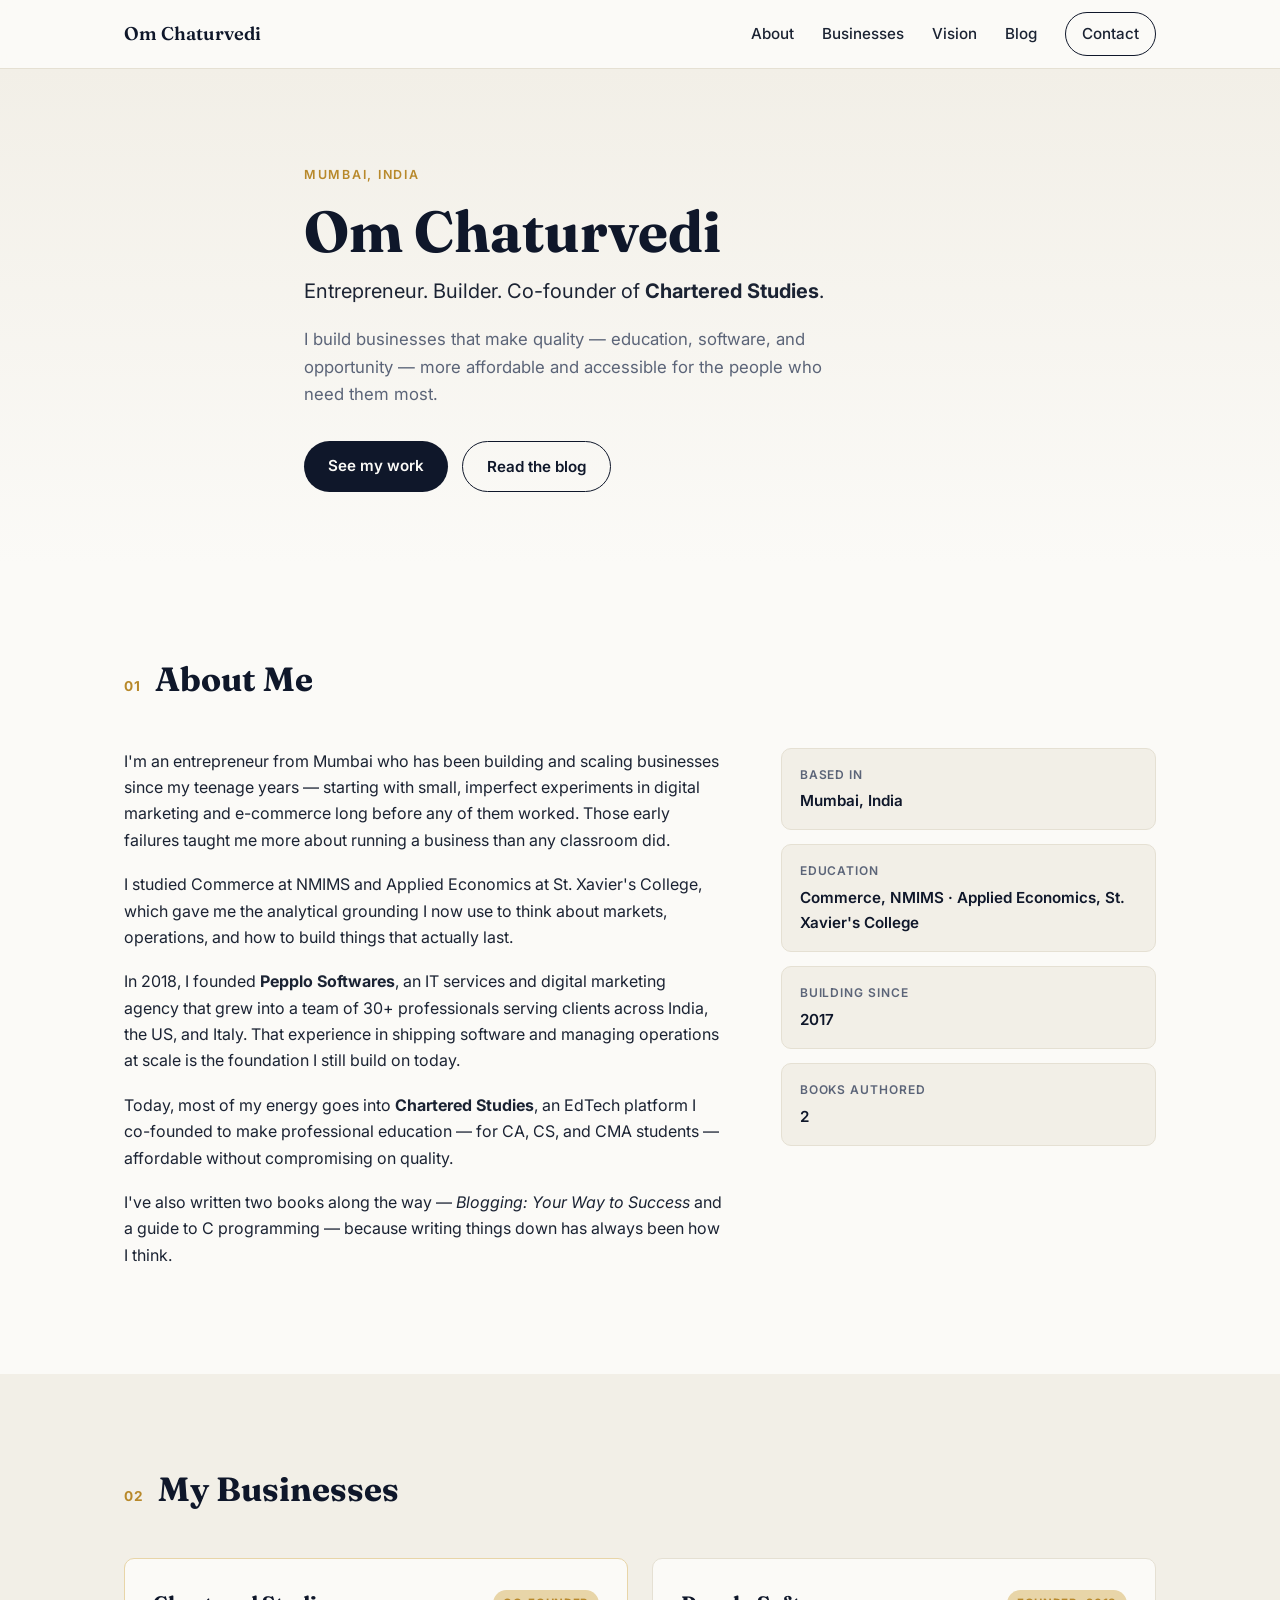
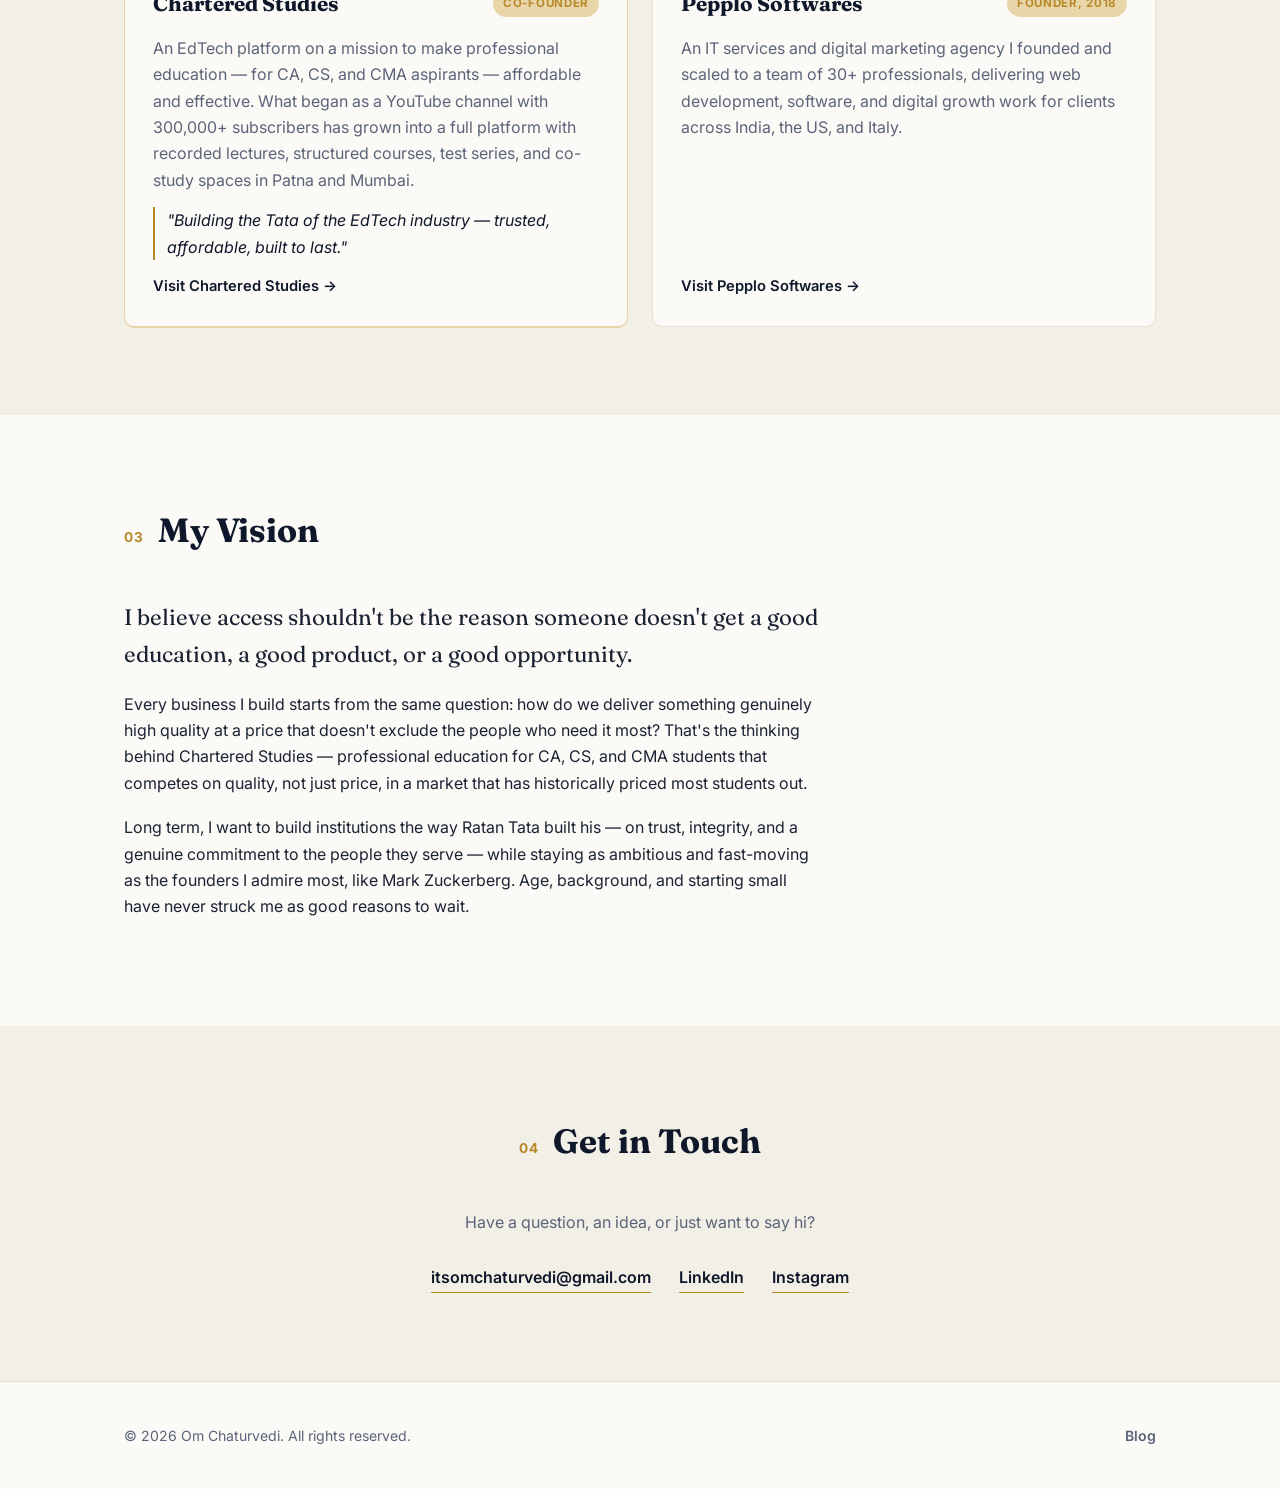
==== index.html @ a23d5122 "Add personal brand website: homepage, blog scaffold One-page homepage with About, Businesses (Charte" ====
<!DOCTYPE html>
<html lang="en">
<head>
  <meta charset="UTF-8" />
  <meta name="viewport" content="width=device-width, initial-scale=1.0" />
  <title>Om Chaturvedi — Entrepreneur &amp; Builder</title>
  <meta name="description" content="Om Chaturvedi is a Mumbai-based entrepreneur, co-founder of Chartered Studies, and builder of businesses in EdTech and technology." />
  <link rel="icon" href="data:," />
  <link rel="preconnect" href="https://fonts.googleapis.com" />
  <link rel="preconnect" href="https://fonts.gstatic.com" crossorigin />
  <link href="https://fonts.googleapis.com/css2?family=Inter:wght@400;500;600;700;800&family=Fraunces:opsz,wght@9..144,500;9..144,600&display=swap" rel="stylesheet" />
  <link rel="stylesheet" href="assets/css/style.css" />
</head>
<body>
  <header class="site-header">
    <div class="container header-inner">
      <a href="#top" class="logo">Om Chaturvedi</a>
      <button class="nav-toggle" id="navToggle" aria-label="Toggle navigation" aria-expanded="false">
        <span></span><span></span><span></span>
      </button>
      <nav class="nav" id="siteNav">
        <a href="#about">About</a>
        <a href="#businesses">Businesses</a>
        <a href="#vision">Vision</a>
        <a href="blog/index.html">Blog</a>
        <a href="#contact" class="nav-cta">Contact</a>
      </nav>
    </div>
  </header>

  <main id="top">
    <section class="hero">
      <div class="container hero-inner">
        <p class="eyebrow">Mumbai, India</p>
        <h1>Om Chaturvedi</h1>
        <p class="hero-tagline">Entrepreneur. Builder. Co-founder of <strong>Chartered Studies</strong>.</p>
        <p class="hero-sub">
          I build businesses that make quality — education, software, and opportunity —
          more affordable and accessible for the people who need them most.
        </p>
        <div class="hero-actions">
          <a href="#businesses" class="btn btn-primary">See my work</a>
          <a href="blog/index.html" class="btn btn-outline">Read the blog</a>
        </div>
      </div>
    </section>

    <section id="about" class="section">
      <div class="container">
        <h2 class="section-title"><span class="index">01</span> About Me</h2>
        <div class="about-grid">
          <div class="about-text">
            <p>
              I'm an entrepreneur from Mumbai who has been building and scaling businesses
              since my teenage years — starting with small, imperfect experiments in digital
              marketing and e-commerce long before any of them worked. Those early failures
              taught me more about running a business than any classroom did.
            </p>
            <p>
              I studied Commerce at NMIMS and Applied Economics at St. Xavier's College,
              which gave me the analytical grounding I now use to think about markets,
              operations, and how to build things that actually last.
            </p>
            <p>
              In 2018, I founded <strong>Pepplo Softwares</strong>, an IT services and digital
              marketing agency that grew into a team of 30+ professionals serving clients
              across India, the US, and Italy. That experience in shipping software and
              managing operations at scale is the foundation I still build on today.
            </p>
            <p>
              Today, most of my energy goes into <strong>Chartered Studies</strong>, an EdTech
              platform I co-founded to make professional education — for CA, CS, and CMA
              students — affordable without compromising on quality.
            </p>
            <p>
              I've also written two books along the way — <em>Blogging: Your Way to Success</em>
              and a guide to C programming — because writing things down has always been how
              I think.
            </p>
          </div>
          <div class="about-facts">
            <div class="fact-card">
              <span class="fact-label">Based in</span>
              <span class="fact-value">Mumbai, India</span>
            </div>
            <div class="fact-card">
              <span class="fact-label">Education</span>
              <span class="fact-value">Commerce, NMIMS · Applied Economics, St. Xavier's College</span>
            </div>
            <div class="fact-card">
              <span class="fact-label">Building since</span>
              <span class="fact-value">2017</span>
            </div>
            <div class="fact-card">
              <span class="fact-label">Books authored</span>
              <span class="fact-value">2</span>
            </div>
          </div>
        </div>
      </div>
    </section>

    <section id="businesses" class="section section-alt">
      <div class="container">
        <h2 class="section-title"><span class="index">02</span> My Businesses</h2>
        <div class="business-grid">
          <article class="business-card featured">
            <div class="business-card-head">
              <h3>Chartered Studies</h3>
              <span class="tag">Co-founder</span>
            </div>
            <p>
              An EdTech platform on a mission to make professional education — for CA, CS,
              and CMA aspirants — affordable and effective. What began as a YouTube channel
              with 300,000+ subscribers has grown into a full platform with recorded lectures,
              structured courses, test series, and co-study spaces in Patna and Mumbai.
            </p>
            <p class="business-quote">"Building the Tata of the EdTech industry — trusted, affordable, built to last."</p>
            <a href="https://www.charteredstudies.in" target="_blank" rel="noopener">Visit Chartered Studies →</a>
          </article>
          <article class="business-card">
            <div class="business-card-head">
              <h3>Pepplo Softwares</h3>
              <span class="tag">Founder, 2018</span>
            </div>
            <p>
              An IT services and digital marketing agency I founded and scaled to a team of
              30+ professionals, delivering web development, software, and digital growth
              work for clients across India, the US, and Italy.
            </p>
            <a href="https://pepploglobal.com/softwares/" target="_blank" rel="noopener">Visit Pepplo Softwares →</a>
          </article>
        </div>
      </div>
    </section>

    <section id="vision" class="section">
      <div class="container">
        <h2 class="section-title"><span class="index">03</span> My Vision</h2>
        <div class="vision-content">
          <p class="vision-lead">
            I believe access shouldn't be the reason someone doesn't get a good education,
            a good product, or a good opportunity.
          </p>
          <p>
            Every business I build starts from the same question: how do we deliver something
            genuinely high quality at a price that doesn't exclude the people who need it most?
            That's the thinking behind Chartered Studies — professional education for CA, CS,
            and CMA students that competes on quality, not just price, in a market that has
            historically priced most students out.
          </p>
          <p>
            Long term, I want to build institutions the way Ratan Tata built his — on trust,
            integrity, and a genuine commitment to the people they serve — while staying as
            ambitious and fast-moving as the founders I admire most, like Mark Zuckerberg.
            Age, background, and starting small have never struck me as good reasons to wait.
          </p>
        </div>
      </div>
    </section>

    <section id="contact" class="section section-alt contact-section">
      <div class="container">
        <h2 class="section-title"><span class="index">04</span> Get in Touch</h2>
        <p class="contact-lead">Have a question, an idea, or just want to say hi?</p>
        <div class="contact-links">
          <a href="mailto:itsomchaturvedi@gmail.com">itsomchaturvedi@gmail.com</a>
          <a href="https://in.linkedin.com/in/itsomchaturvedi" target="_blank" rel="noopener">LinkedIn</a>
          <a href="https://www.instagram.com/its.omchaturvedi/" target="_blank" rel="noopener">Instagram</a>
        </div>
      </div>
    </section>
  </main>

  <footer class="site-footer">
    <div class="container footer-inner">
      <p>&copy; <span id="year"></span> Om Chaturvedi. All rights reserved.</p>
      <a href="blog/index.html">Blog</a>
    </div>
  </footer>

  <script src="assets/js/main.js"></script>
</body>
</html>
---- assets/css/style.css ----
:root {
  --navy: #0f172a;
  --navy-soft: #16213b;
  --ink: #1b2333;
  --muted: #5b6478;
  --paper: #fbfaf7;
  --paper-alt: #f2efe7;
  --gold: #b8892b;
  --gold-soft: #e8d5a8;
  --border: #e5e0d3;
  --radius: 10px;
  --max-width: 1080px;
  --font-body: "Inter", -apple-system, BlinkMacSystemFont, "Segoe UI", sans-serif;
  --font-display: "Fraunces", Georgia, serif;
}

* {
  box-sizing: border-box;
}

html {
  scroll-behavior: smooth;
}

body {
  margin: 0;
  font-family: var(--font-body);
  color: var(--ink);
  background: var(--paper);
  line-height: 1.65;
}

img {
  max-width: 100%;
  display: block;
}

a {
  color: inherit;
}

.container {
  max-width: var(--max-width);
  margin: 0 auto;
  padding: 0 24px;
}

/* Header */
.site-header {
  position: sticky;
  top: 0;
  z-index: 50;
  background: rgba(251, 250, 247, 0.9);
  backdrop-filter: blur(8px);
  border-bottom: 1px solid var(--border);
}

.header-inner {
  display: flex;
  align-items: center;
  justify-content: space-between;
  height: 68px;
}

.logo {
  font-family: var(--font-display);
  font-weight: 600;
  font-size: 1.15rem;
  text-decoration: none;
  color: var(--navy);
}

.nav {
  display: flex;
  align-items: center;
  gap: 28px;
}

.nav a {
  text-decoration: none;
  font-size: 0.95rem;
  font-weight: 500;
  color: var(--ink);
  transition: color 0.15s ease;
}

.nav a:hover {
  color: var(--gold);
}

.nav-cta {
  padding: 8px 16px;
  border: 1px solid var(--navy);
  border-radius: 999px;
}

.nav-cta:hover {
  background: var(--navy);
  color: var(--paper) !important;
}

.nav-toggle {
  display: none;
  flex-direction: column;
  gap: 5px;
  background: none;
  border: none;
  cursor: pointer;
  padding: 8px;
}

.nav-toggle span {
  width: 22px;
  height: 2px;
  background: var(--navy);
  display: block;
}

/* Hero */
.hero {
  padding: 96px 0 72px;
  background: linear-gradient(180deg, var(--paper-alt) 0%, var(--paper) 100%);
}

.hero-inner {
  max-width: 720px;
}

.eyebrow {
  text-transform: uppercase;
  letter-spacing: 0.14em;
  font-size: 0.78rem;
  font-weight: 600;
  color: var(--gold);
  margin: 0 0 14px;
}

.hero h1 {
  font-family: var(--font-display);
  font-size: clamp(2.4rem, 6vw, 3.6rem);
  margin: 0 0 12px;
  color: var(--navy);
  line-height: 1.1;
}

.hero-tagline {
  font-size: 1.25rem;
  color: var(--ink);
  margin: 0 0 18px;
}

.hero-sub {
  font-size: 1.05rem;
  color: var(--muted);
  max-width: 560px;
  margin: 0 0 32px;
}

.hero-actions {
  display: flex;
  gap: 14px;
  flex-wrap: wrap;
}

.btn {
  display: inline-block;
  padding: 12px 24px;
  border-radius: 999px;
  text-decoration: none;
  font-weight: 600;
  font-size: 0.95rem;
  transition: transform 0.15s ease, background 0.15s ease, color 0.15s ease;
}

.btn-primary {
  background: var(--navy);
  color: var(--paper);
}

.btn-primary:hover {
  background: var(--gold);
  transform: translateY(-1px);
}

.btn-outline {
  border: 1px solid var(--navy);
  color: var(--navy);
}

.btn-outline:hover {
  background: var(--navy);
  color: var(--paper);
  transform: translateY(-1px);
}

/* Sections */
.section {
  padding: 88px 0;
}

.section-alt {
  background: var(--paper-alt);
}

.section-title {
  font-family: var(--font-display);
  font-size: clamp(1.6rem, 3vw, 2.1rem);
  color: var(--navy);
  margin: 0 0 40px;
  display: flex;
  align-items: baseline;
  gap: 14px;
}

.section-title .index {
  font-family: var(--font-body);
  font-size: 0.85rem;
  font-weight: 700;
  color: var(--gold);
  letter-spacing: 0.08em;
}

/* About */
.about-grid {
  display: grid;
  grid-template-columns: 1.6fr 1fr;
  gap: 56px;
}

.about-text p {
  margin: 0 0 18px;
  color: var(--ink);
}

.about-facts {
  display: flex;
  flex-direction: column;
  gap: 14px;
}

.fact-card {
  background: var(--paper-alt);
  border: 1px solid var(--border);
  border-radius: var(--radius);
  padding: 16px 18px;
  display: flex;
  flex-direction: column;
  gap: 4px;
}

.fact-label {
  font-size: 0.75rem;
  text-transform: uppercase;
  letter-spacing: 0.08em;
  color: var(--muted);
  font-weight: 600;
}

.fact-value {
  font-size: 0.95rem;
  color: var(--navy);
  font-weight: 600;
}

/* Businesses */
.business-grid {
  display: grid;
  grid-template-columns: repeat(auto-fit, minmax(300px, 1fr));
  gap: 24px;
}

.business-card {
  background: var(--paper);
  border: 1px solid var(--border);
  border-radius: var(--radius);
  padding: 28px;
  display: flex;
  flex-direction: column;
  gap: 14px;
}

.business-card.featured {
  border-color: var(--gold-soft);
  box-shadow: 0 1px 0 var(--gold-soft);
}

.business-card-head {
  display: flex;
  align-items: center;
  justify-content: space-between;
  gap: 12px;
}

.business-card-head h3 {
  font-family: var(--font-display);
  font-size: 1.3rem;
  margin: 0;
  color: var(--navy);
}

.tag {
  font-size: 0.72rem;
  font-weight: 700;
  text-transform: uppercase;
  letter-spacing: 0.06em;
  color: var(--gold);
  background: var(--gold-soft);
  padding: 4px 10px;
  border-radius: 999px;
  white-space: nowrap;
}

.business-card p {
  margin: 0;
  color: var(--muted);
}

.business-quote {
  font-style: italic;
  color: var(--navy) !important;
  border-left: 2px solid var(--gold);
  padding-left: 12px;
}

.business-card a {
  margin-top: auto;
  text-decoration: none;
  font-weight: 600;
  color: var(--navy);
  font-size: 0.92rem;
}

.business-card a:hover {
  color: var(--gold);
}

/* Vision */
.vision-content {
  max-width: 700px;
}

.vision-lead {
  font-family: var(--font-display);
  font-size: 1.4rem;
  color: var(--navy);
  margin: 0 0 24px;
}

.vision-content p {
  color: var(--ink);
  margin: 0 0 18px;
}

/* Contact */
.contact-section {
  text-align: center;
}

.contact-section .section-title {
  justify-content: center;
}

.contact-lead {
  color: var(--muted);
  margin: 0 0 28px;
}

.contact-links {
  display: flex;
  justify-content: center;
  gap: 28px;
  flex-wrap: wrap;
  font-weight: 600;
}

.contact-links a {
  text-decoration: none;
  color: var(--navy);
  border-bottom: 1px solid var(--gold);
  padding-bottom: 2px;
}

.contact-links a:hover {
  color: var(--gold);
}

/* Footer */
.site-footer {
  border-top: 1px solid var(--border);
  padding: 28px 0;
}

.footer-inner {
  display: flex;
  justify-content: space-between;
  align-items: center;
  color: var(--muted);
  font-size: 0.88rem;
}

.footer-inner a {
  text-decoration: none;
  color: var(--muted);
  font-weight: 600;
}

.footer-inner a:hover {
  color: var(--gold);
}

/* Blog */
.blog-header {
  padding: 72px 0 40px;
  background: linear-gradient(180deg, var(--paper-alt) 0%, var(--paper) 100%);
}

.blog-header h1 {
  font-family: var(--font-display);
  font-size: clamp(2rem, 5vw, 2.8rem);
  color: var(--navy);
  margin: 0 0 12px;
}

.blog-header p {
  color: var(--muted);
  max-width: 560px;
  margin: 0;
}

.blog-list {
  display: grid;
  grid-template-columns: repeat(auto-fit, minmax(280px, 1fr));
  gap: 24px;
  padding: 56px 0 96px;
}

.post-card {
  background: var(--paper);
  border: 1px solid var(--border);
  border-radius: var(--radius);
  padding: 24px;
  text-decoration: none;
  display: flex;
  flex-direction: column;
  gap: 10px;
  transition: border-color 0.15s ease, transform 0.15s ease;
}

.post-card:hover {
  border-color: var(--gold);
  transform: translateY(-2px);
}

.post-date {
  font-size: 0.78rem;
  text-transform: uppercase;
  letter-spacing: 0.08em;
  color: var(--gold);
  font-weight: 700;
}

.post-title {
  font-family: var(--font-display);
  font-size: 1.2rem;
  color: var(--navy);
  margin: 0;
}

.post-excerpt {
  color: var(--muted);
  font-size: 0.92rem;
  margin: 0;
}

.empty-state {
  text-align: center;
  padding: 64px 24px;
  border: 1px dashed var(--border);
  border-radius: var(--radius);
  color: var(--muted);
}

.empty-state strong {
  display: block;
  color: var(--navy);
  font-family: var(--font-display);
  font-size: 1.3rem;
  margin-bottom: 8px;
}

/* Single post */
.post-page {
  padding: 72px 0 96px;
}

.post-page .back-link {
  display: inline-block;
  margin-bottom: 24px;
  text-decoration: none;
  font-weight: 600;
  color: var(--muted);
  font-size: 0.9rem;
}

.post-page .back-link:hover {
  color: var(--gold);
}

.post-page article {
  max-width: 680px;
  margin: 0 auto;
}

.post-page h1 {
  font-family: var(--font-display);
  font-size: clamp(1.8rem, 4vw, 2.6rem);
  color: var(--navy);
  margin: 0 0 12px;
}

.post-page .post-meta {
  color: var(--muted);
  font-size: 0.9rem;
  margin-bottom: 32px;
}

.post-page .post-body p {
  margin: 0 0 18px;
  color: var(--ink);
}

.post-page .post-body h2 {
  font-family: var(--font-display);
  color: var(--navy);
  margin: 32px 0 14px;
}

/* Responsive */
@media (max-width: 820px) {
  .about-grid {
    grid-template-columns: 1fr;
  }
}

@media (max-width: 700px) {
  .nav-toggle {
    display: flex;
  }

  .nav {
    position: absolute;
    top: 68px;
    left: 0;
    right: 0;
    background: var(--paper);
    border-bottom: 1px solid var(--border);
    flex-direction: column;
    align-items: flex-start;
    gap: 0;
    padding: 8px 24px 20px;
    display: none;
  }

  .nav.open {
    display: flex;
  }

  .nav a {
    width: 100%;
    padding: 12px 0;
    border-bottom: 1px solid var(--border);
  }

  .nav-cta {
    border: none;
    padding: 12px 0;
  }

  .footer-inner {
    flex-direction: column;
    gap: 10px;
    text-align: center;
  }
}
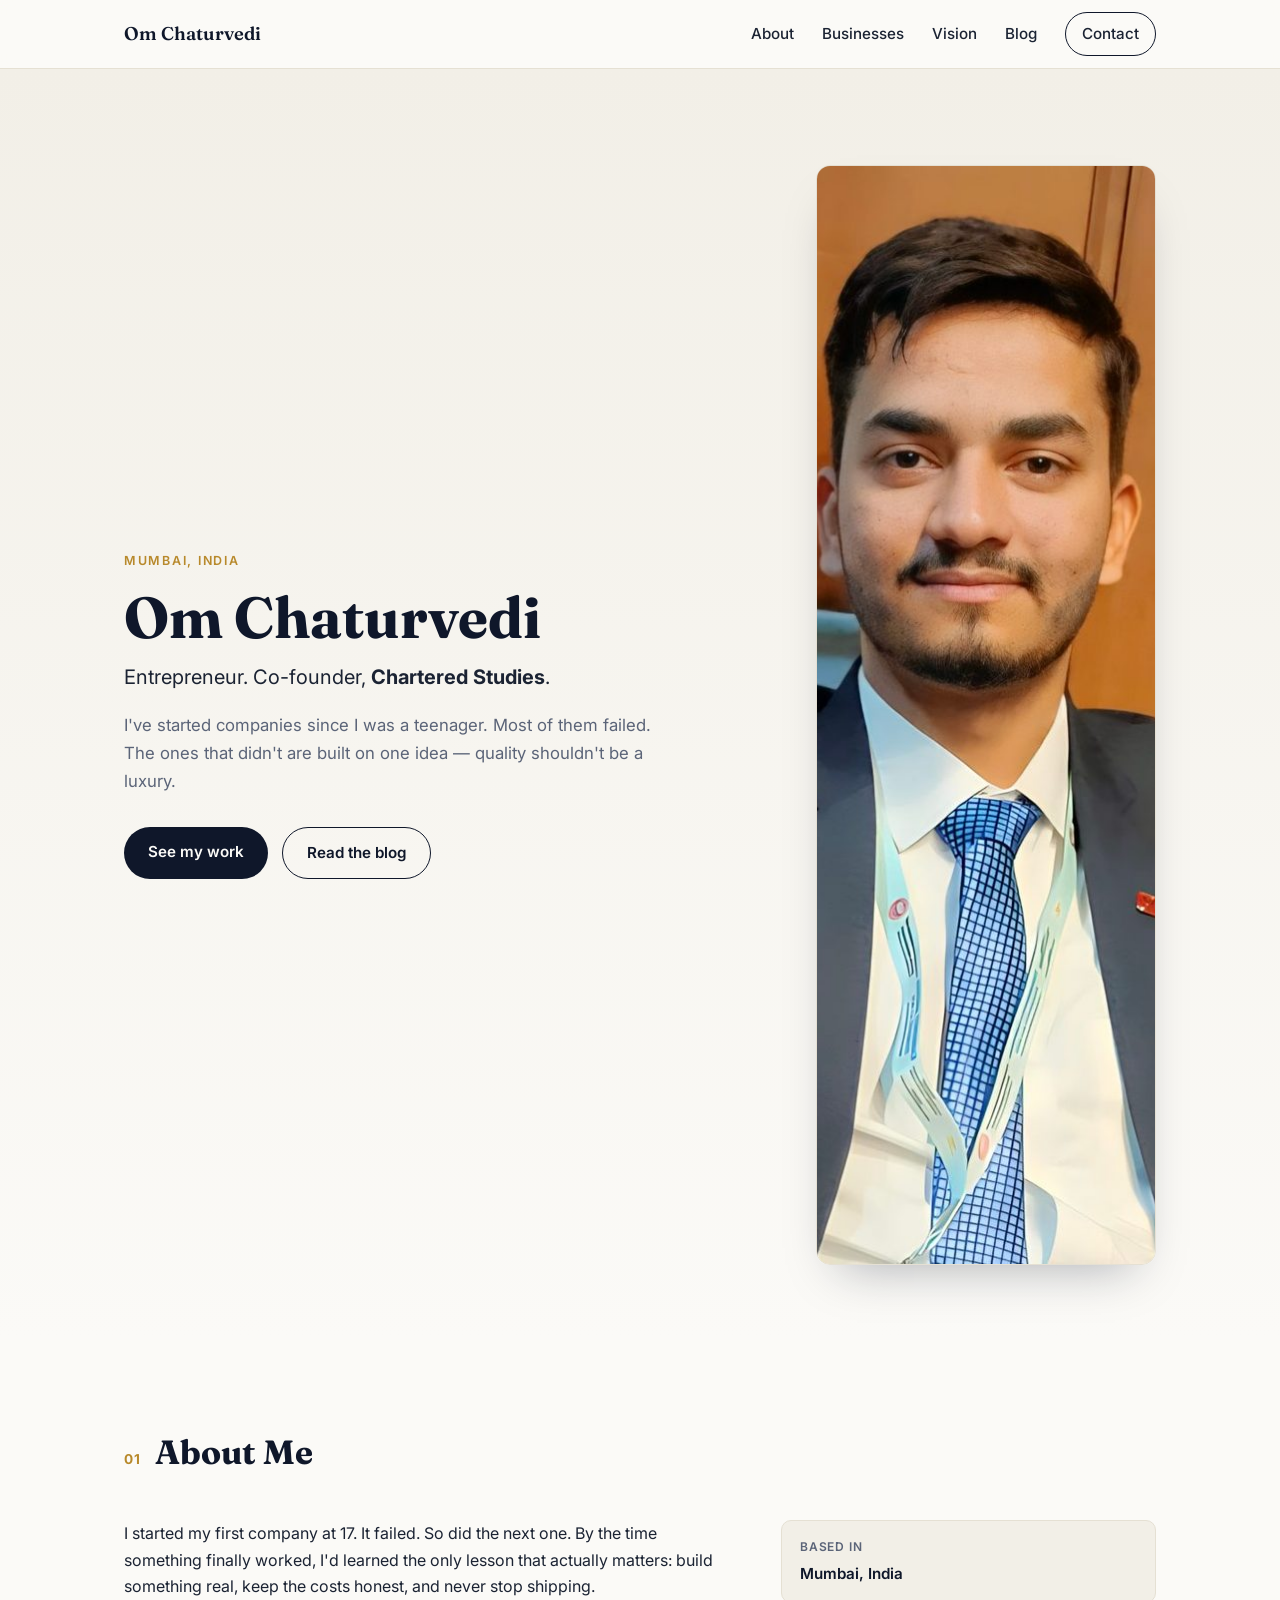
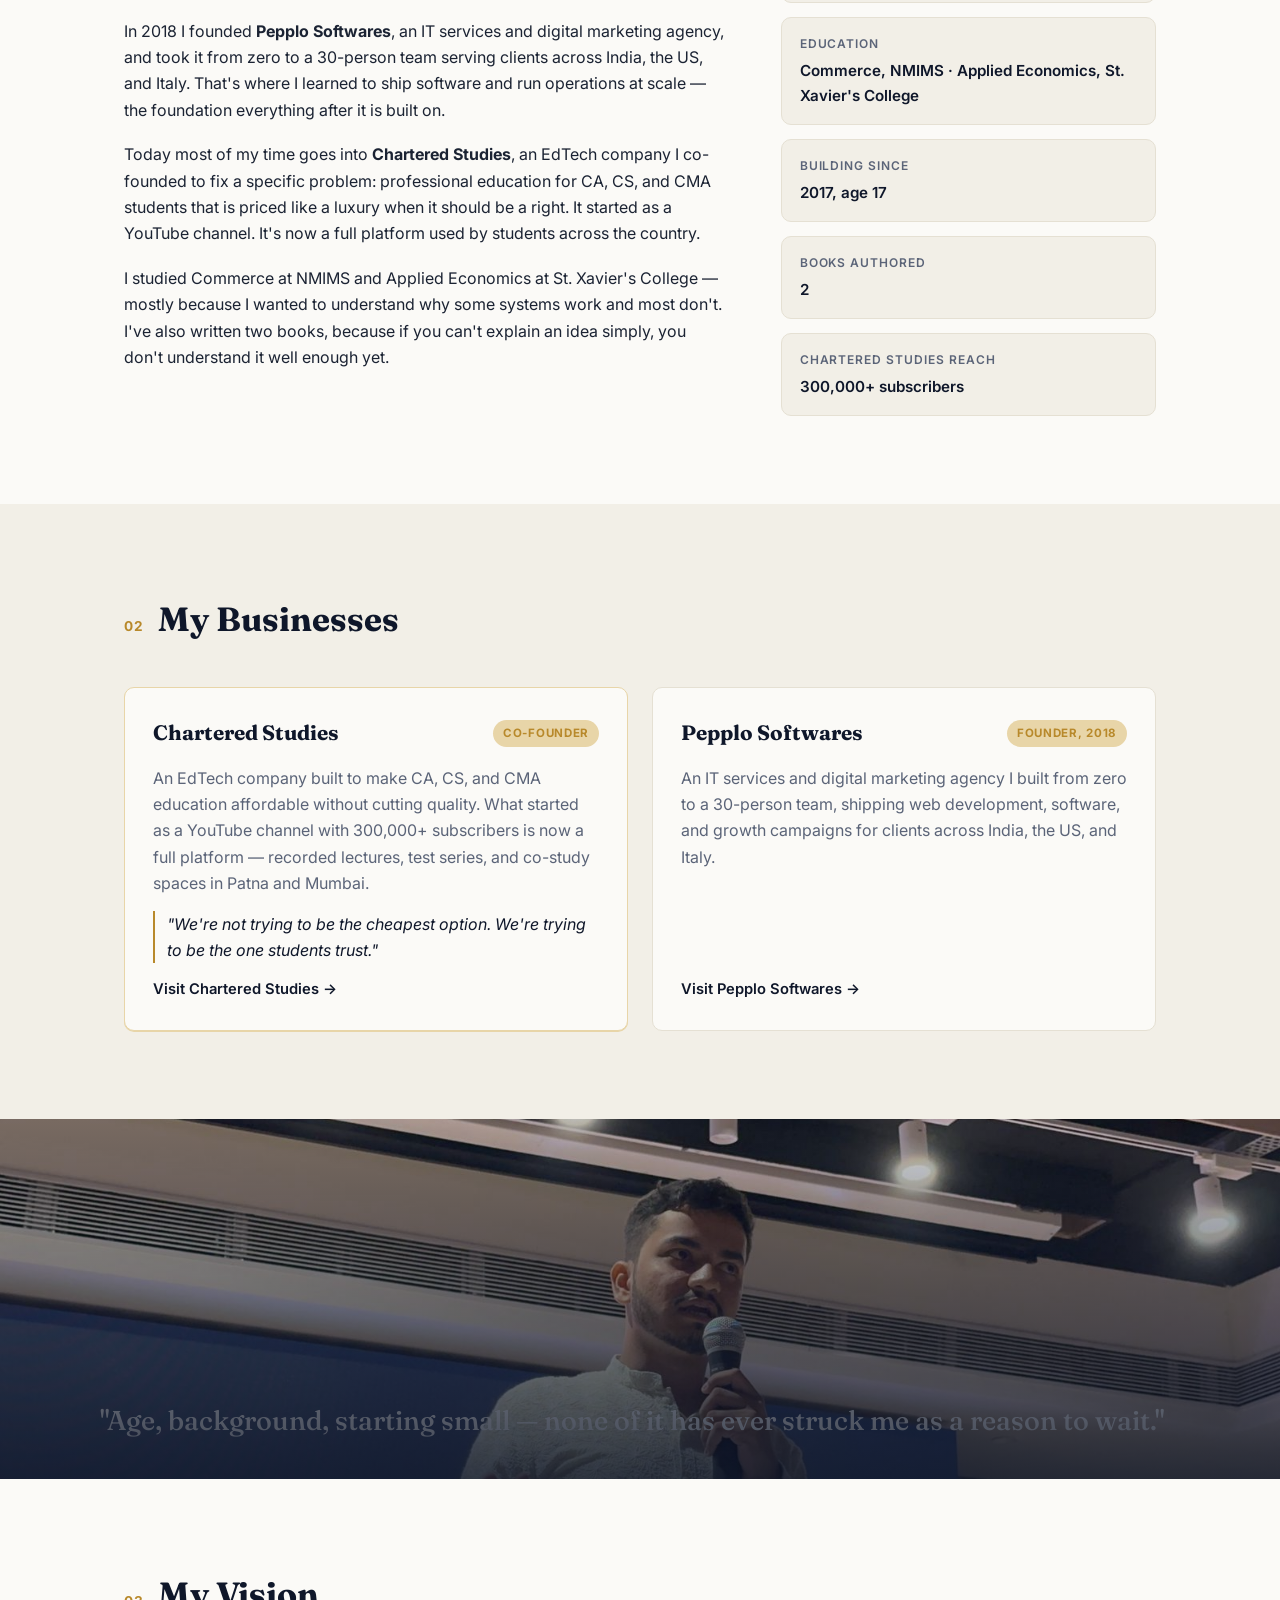
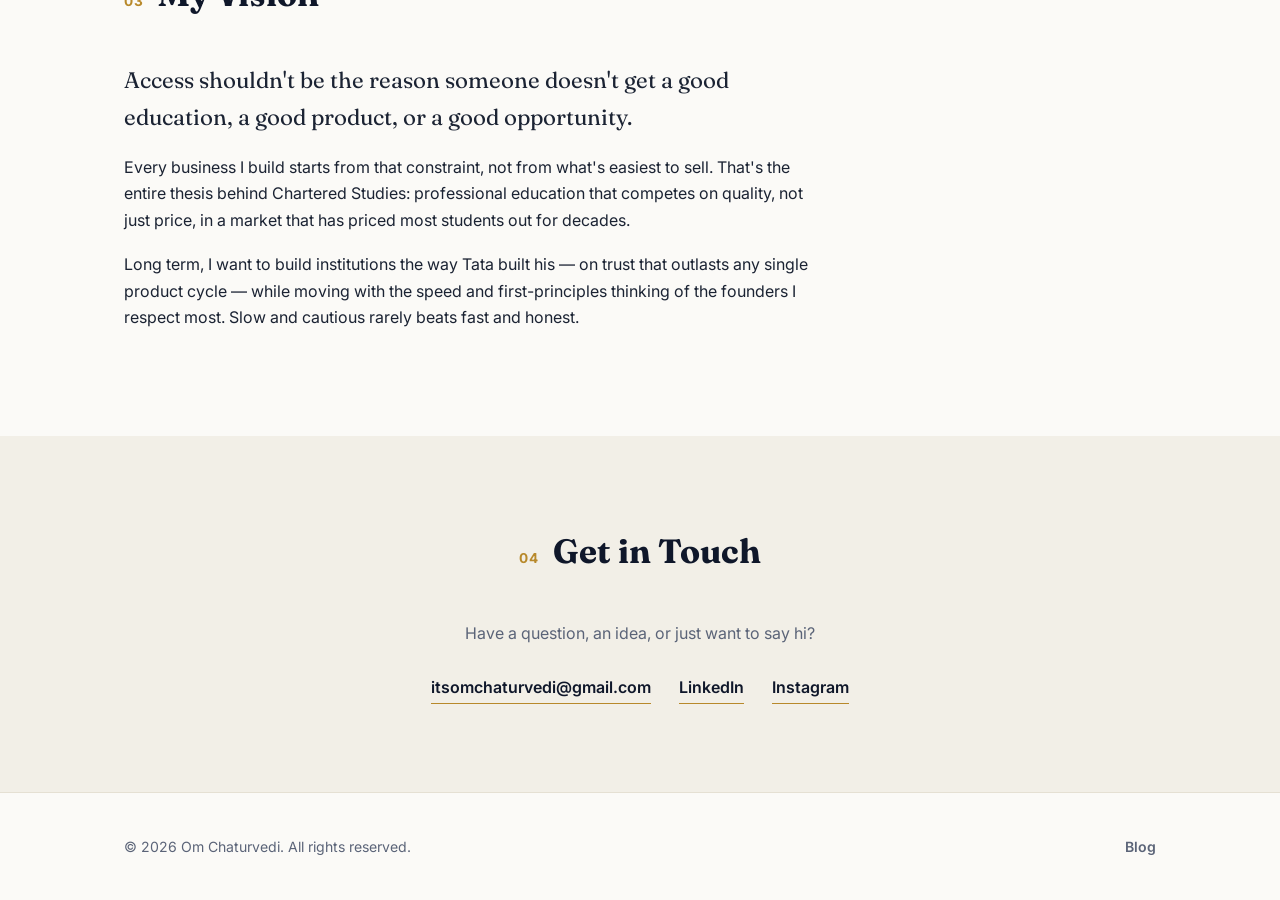
==== commit d30f87a3: "Redesign homepage with photo and tighter copy Split hero with portrait photo, full-width speaking-ph" ====
--- a/index.html
+++ b/index.html
@@ -5,6 +5,9 @@
   <meta name="viewport" content="width=device-width, initial-scale=1.0" />
   <title>Om Chaturvedi — Entrepreneur &amp; Builder</title>
   <meta name="description" content="Om Chaturvedi is a Mumbai-based entrepreneur, co-founder of Chartered Studies, and builder of businesses in EdTech and technology." />
+  <meta property="og:title" content="Om Chaturvedi" />
+  <meta property="og:description" content="Entrepreneur. Co-founder, Chartered Studies. Building businesses that make quality affordable." />
+  <meta property="og:image" content="assets/img/om-portrait.jpg" />
   <link rel="icon" href="data:," />
   <link rel="preconnect" href="https://fonts.googleapis.com" />
   <link rel="preconnect" href="https://fonts.gstatic.com" crossorigin />
@@ -31,16 +34,21 @@
   <main id="top">
     <section class="hero">
       <div class="container hero-inner">
-        <p class="eyebrow">Mumbai, India</p>
-        <h1>Om Chaturvedi</h1>
-        <p class="hero-tagline">Entrepreneur. Builder. Co-founder of <strong>Chartered Studies</strong>.</p>
-        <p class="hero-sub">
-          I build businesses that make quality — education, software, and opportunity —
-          more affordable and accessible for the people who need them most.
-        </p>
-        <div class="hero-actions">
-          <a href="#businesses" class="btn btn-primary">See my work</a>
-          <a href="blog/index.html" class="btn btn-outline">Read the blog</a>
+        <div class="hero-copy">
+          <p class="eyebrow">Mumbai, India</p>
+          <h1>Om Chaturvedi</h1>
+          <p class="hero-tagline">Entrepreneur. Co-founder, <strong>Chartered Studies</strong>.</p>
+          <p class="hero-sub">
+            I've started companies since I was a teenager. Most of them failed. The ones
+            that didn't are built on one idea — quality shouldn't be a luxury.
+          </p>
+          <div class="hero-actions">
+            <a href="#businesses" class="btn btn-primary">See my work</a>
+            <a href="blog/index.html" class="btn btn-outline">Read the blog</a>
+          </div>
+        </div>
+        <div class="hero-photo">
+          <img src="assets/img/om-portrait.jpg" alt="Om Chaturvedi" width="900" height="1100" />
         </div>
       </div>
     </section>
@@ -51,31 +59,28 @@
         <div class="about-grid">
           <div class="about-text">
             <p>
-              I'm an entrepreneur from Mumbai who has been building and scaling businesses
-              since my teenage years — starting with small, imperfect experiments in digital
-              marketing and e-commerce long before any of them worked. Those early failures
-              taught me more about running a business than any classroom did.
+              I started my first company at 17. It failed. So did the next one. By the
+              time something finally worked, I'd learned the only lesson that actually
+              matters: build something real, keep the costs honest, and never stop shipping.
             </p>
             <p>
-              I studied Commerce at NMIMS and Applied Economics at St. Xavier's College,
-              which gave me the analytical grounding I now use to think about markets,
-              operations, and how to build things that actually last.
+              In 2018 I founded <strong>Pepplo Softwares</strong>, an IT services and digital
+              marketing agency, and took it from zero to a 30-person team serving clients
+              across India, the US, and Italy. That's where I learned to ship software and
+              run operations at scale — the foundation everything after it is built on.
             </p>
             <p>
-              In 2018, I founded <strong>Pepplo Softwares</strong>, an IT services and digital
-              marketing agency that grew into a team of 30+ professionals serving clients
-              across India, the US, and Italy. That experience in shipping software and
-              managing operations at scale is the foundation I still build on today.
+              Today most of my time goes into <strong>Chartered Studies</strong>, an EdTech
+              company I co-founded to fix a specific problem: professional education for CA,
+              CS, and CMA students that is priced like a luxury when it should be a right.
+              It started as a YouTube channel. It's now a full platform used by students
+              across the country.
             </p>
             <p>
-              Today, most of my energy goes into <strong>Chartered Studies</strong>, an EdTech
-              platform I co-founded to make professional education — for CA, CS, and CMA
-              students — affordable without compromising on quality.
-            </p>
-            <p>
-              I've also written two books along the way — <em>Blogging: Your Way to Success</em>
-              and a guide to C programming — because writing things down has always been how
-              I think.
+              I studied Commerce at NMIMS and Applied Economics at St. Xavier's College —
+              mostly because I wanted to understand why some systems work and most don't.
+              I've also written two books, because if you can't explain an idea simply, you
+              don't understand it well enough yet.
             </p>
           </div>
           <div class="about-facts">
@@ -89,11 +94,15 @@
             </div>
             <div class="fact-card">
               <span class="fact-label">Building since</span>
-              <span class="fact-value">2017</span>
+              <span class="fact-value">2017, age 17</span>
             </div>
             <div class="fact-card">
               <span class="fact-label">Books authored</span>
               <span class="fact-value">2</span>
+            </div>
+            <div class="fact-card">
+              <span class="fact-label">Chartered Studies reach</span>
+              <span class="fact-value">300,000+ subscribers</span>
             </div>
           </div>
         </div>
@@ -110,12 +119,12 @@
               <span class="tag">Co-founder</span>
             </div>
             <p>
-              An EdTech platform on a mission to make professional education — for CA, CS,
-              and CMA aspirants — affordable and effective. What began as a YouTube channel
-              with 300,000+ subscribers has grown into a full platform with recorded lectures,
-              structured courses, test series, and co-study spaces in Patna and Mumbai.
+              An EdTech company built to make CA, CS, and CMA education affordable without
+              cutting quality. What started as a YouTube channel with 300,000+ subscribers
+              is now a full platform — recorded lectures, test series, and co-study spaces
+              in Patna and Mumbai.
             </p>
-            <p class="business-quote">"Building the Tata of the EdTech industry — trusted, affordable, built to last."</p>
+            <p class="business-quote">"We're not trying to be the cheapest option. We're trying to be the one students trust."</p>
             <a href="https://www.charteredstudies.in" target="_blank" rel="noopener">Visit Chartered Studies →</a>
           </article>
           <article class="business-card">
@@ -124,9 +133,9 @@
               <span class="tag">Founder, 2018</span>
             </div>
             <p>
-              An IT services and digital marketing agency I founded and scaled to a team of
-              30+ professionals, delivering web development, software, and digital growth
-              work for clients across India, the US, and Italy.
+              An IT services and digital marketing agency I built from zero to a 30-person
+              team, shipping web development, software, and growth campaigns for clients
+              across India, the US, and Italy.
             </p>
             <a href="https://pepploglobal.com/softwares/" target="_blank" rel="noopener">Visit Pepplo Softwares →</a>
           </article>
@@ -134,26 +143,32 @@
       </div>
     </section>
 
+    <figure class="quote-banner">
+      <img src="assets/img/om-speaking.jpg" alt="Om Chaturvedi speaking on stage" />
+      <figcaption>
+        <blockquote>"Age, background, starting small — none of it has ever struck me as a reason to wait."</blockquote>
+      </figcaption>
+    </figure>
+
     <section id="vision" class="section">
       <div class="container">
         <h2 class="section-title"><span class="index">03</span> My Vision</h2>
         <div class="vision-content">
           <p class="vision-lead">
-            I believe access shouldn't be the reason someone doesn't get a good education,
-            a good product, or a good opportunity.
+            Access shouldn't be the reason someone doesn't get a good education, a good
+            product, or a good opportunity.
           </p>
           <p>
-            Every business I build starts from the same question: how do we deliver something
-            genuinely high quality at a price that doesn't exclude the people who need it most?
-            That's the thinking behind Chartered Studies — professional education for CA, CS,
-            and CMA students that competes on quality, not just price, in a market that has
-            historically priced most students out.
+            Every business I build starts from that constraint, not from what's easiest to
+            sell. That's the entire thesis behind Chartered Studies: professional education
+            that competes on quality, not just price, in a market that has priced most
+            students out for decades.
           </p>
           <p>
-            Long term, I want to build institutions the way Ratan Tata built his — on trust,
-            integrity, and a genuine commitment to the people they serve — while staying as
-            ambitious and fast-moving as the founders I admire most, like Mark Zuckerberg.
-            Age, background, and starting small have never struck me as good reasons to wait.
+            Long term, I want to build institutions the way Tata built his — on trust that
+            outlasts any single product cycle — while moving with the speed and first-principles
+            thinking of the founders I respect most. Slow and cautious rarely beats fast and
+            honest.
           </p>
         </div>
       </div>
--- a/assets/css/style.css
+++ b/assets/css/style.css
@@ -123,7 +123,29 @@
 }
 
 .hero-inner {
-  max-width: 720px;
+  display: grid;
+  grid-template-columns: 1.3fr 1fr;
+  gap: 56px;
+  align-items: center;
+}
+
+.hero-copy {
+  max-width: 560px;
+}
+
+.hero-photo {
+  justify-self: end;
+  width: 100%;
+  max-width: 340px;
+}
+
+.hero-photo img {
+  width: 100%;
+  aspect-ratio: 9 / 11;
+  object-fit: cover;
+  border-radius: 14px;
+  border: 1px solid var(--border);
+  box-shadow: 0 24px 48px -24px rgba(15, 23, 42, 0.35);
 }
 
 .eyebrow {
@@ -334,6 +356,48 @@
   color: var(--gold);
 }
 
+/* Quote banner */
+.quote-banner {
+  position: relative;
+  margin: 0;
+  height: 360px;
+  overflow: hidden;
+}
+
+.quote-banner img {
+  width: 100%;
+  height: 100%;
+  object-fit: cover;
+  object-position: center 20%;
+  filter: grayscale(15%);
+}
+
+.quote-banner::after {
+  content: "";
+  position: absolute;
+  inset: 0;
+  background: linear-gradient(180deg, rgba(15, 23, 42, 0.15) 0%, rgba(15, 23, 42, 0.82) 100%);
+}
+
+.quote-banner figcaption {
+  position: absolute;
+  inset: 0;
+  display: flex;
+  align-items: flex-end;
+  padding: 40px 24px;
+}
+
+.quote-banner blockquote {
+  max-width: var(--max-width);
+  margin: 0 auto;
+  width: 100%;
+  font-family: var(--font-display);
+  font-size: clamp(1.2rem, 3vw, 1.7rem);
+  color: var(--paper);
+  font-weight: 500;
+  line-height: 1.4;
+}
+
 /* Vision */
 .vision-content {
   max-width: 700px;
@@ -539,6 +603,30 @@
 @media (max-width: 820px) {
   .about-grid {
     grid-template-columns: 1fr;
+  }
+
+  .hero-inner {
+    grid-template-columns: 1fr;
+    text-align: center;
+  }
+
+  .hero-copy {
+    max-width: none;
+    order: 2;
+  }
+
+  .hero-photo {
+    justify-self: center;
+    order: 1;
+    max-width: 240px;
+  }
+
+  .hero-actions {
+    justify-content: center;
+  }
+
+  .quote-banner {
+    height: 300px;
   }
 }
 
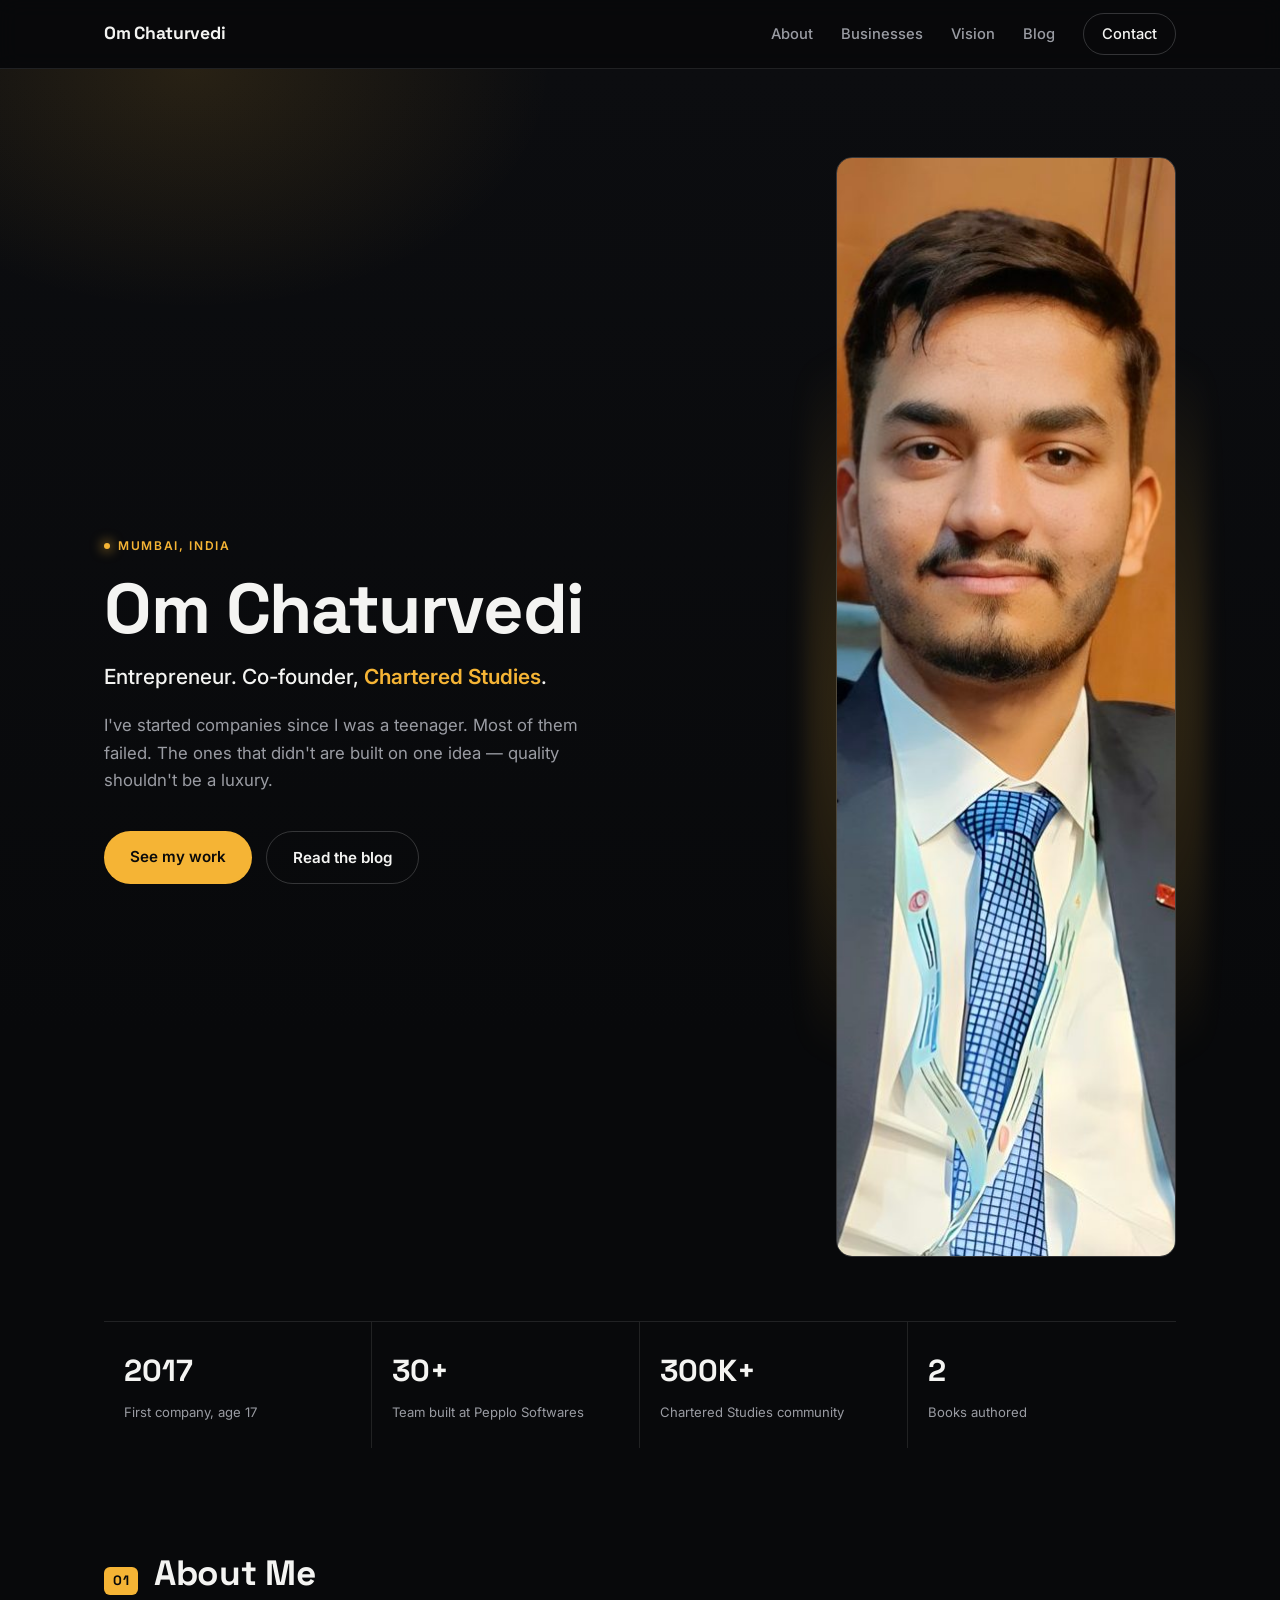
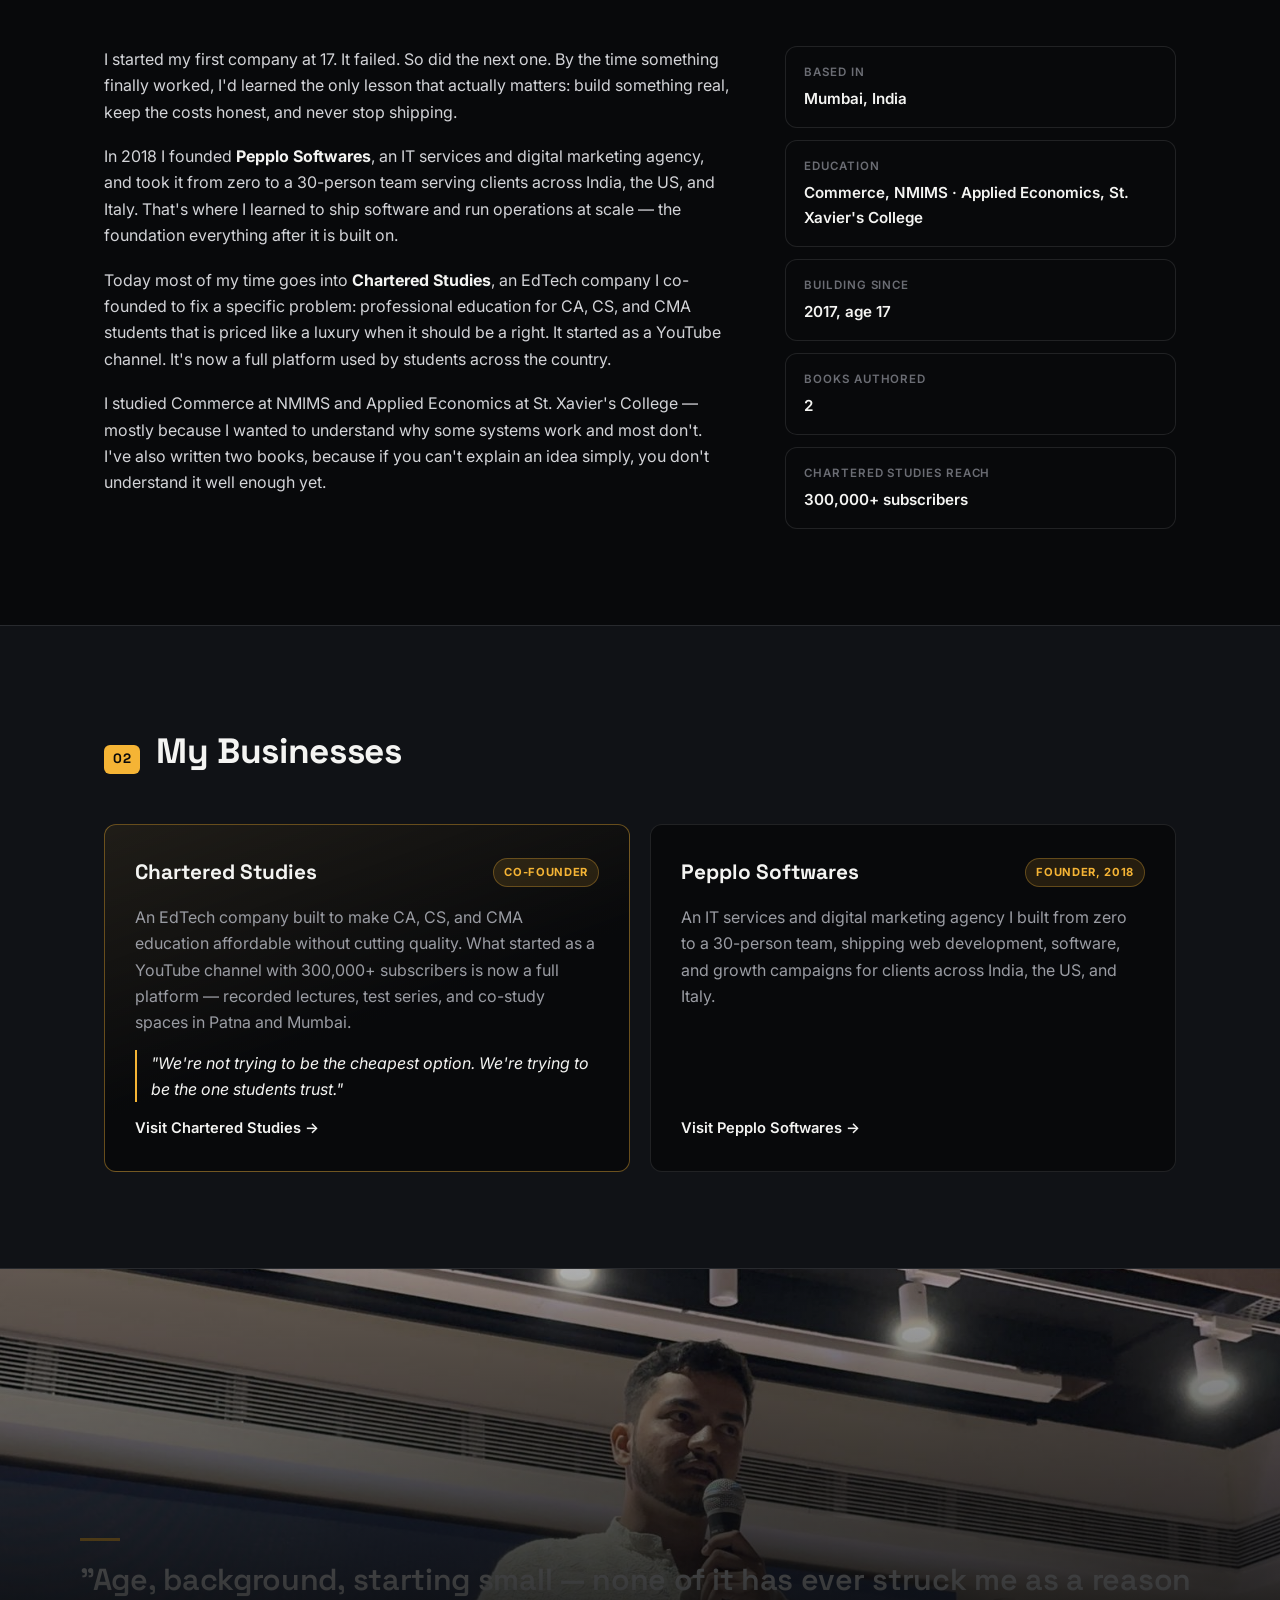
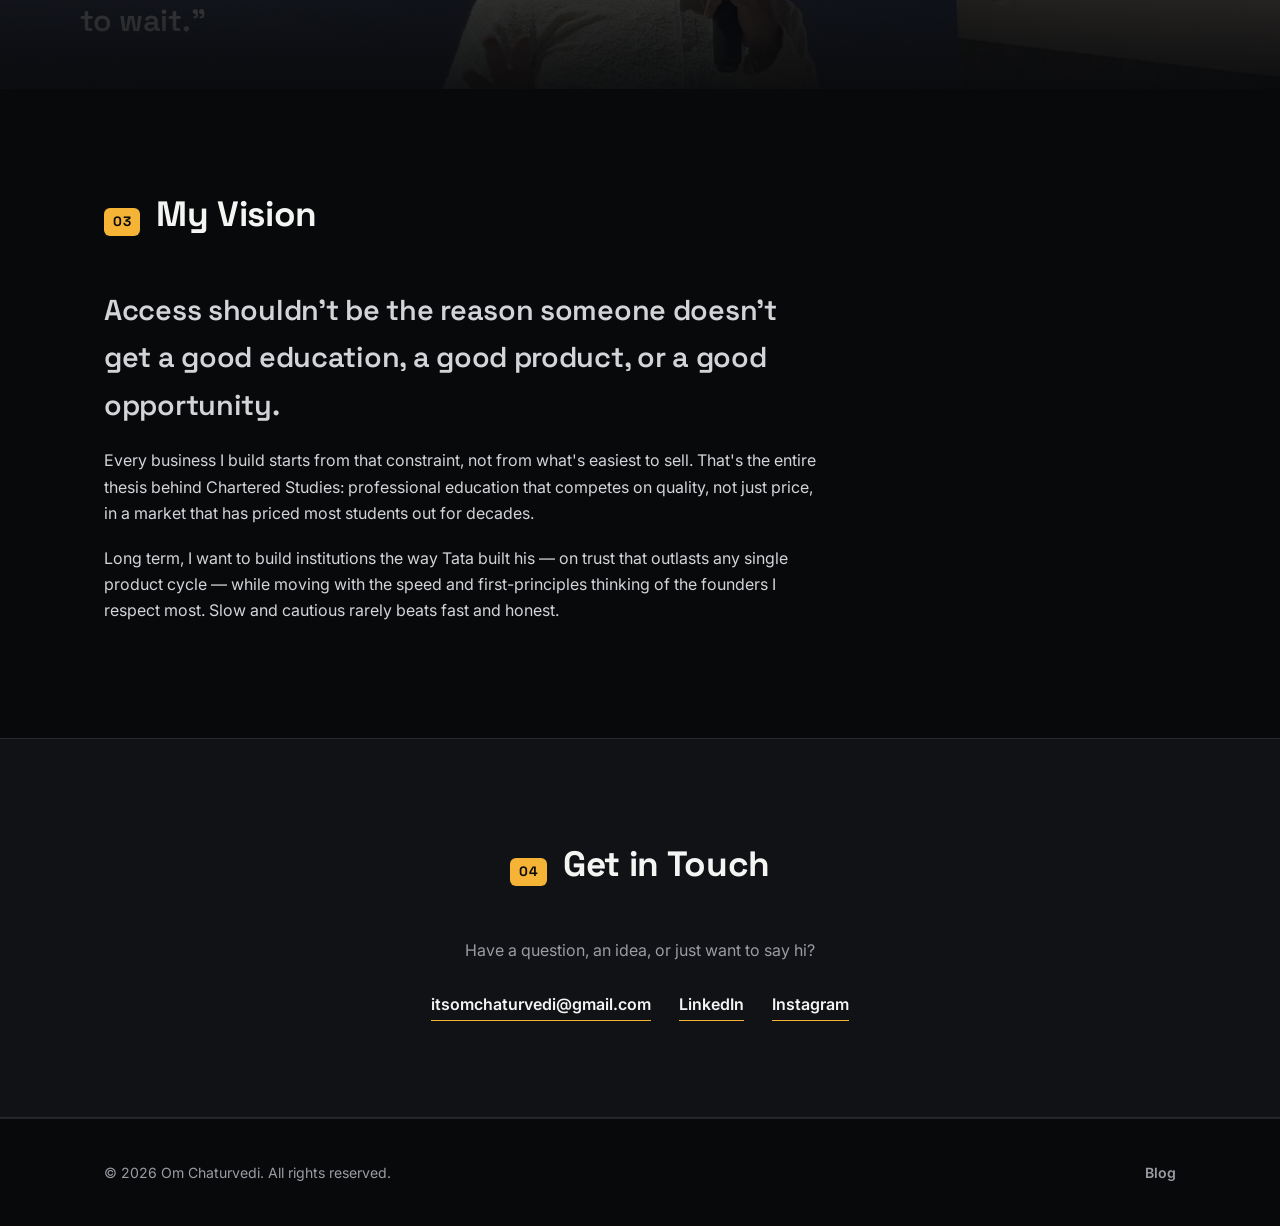
==== commit 0c146237: "Redesign as bold dark theme Replace the cream/gold editorial look with a high-contrast dark theme (n" ====
--- a/index.html
+++ b/index.html
@@ -11,7 +11,7 @@
   <link rel="icon" href="data:," />
   <link rel="preconnect" href="https://fonts.googleapis.com" />
   <link rel="preconnect" href="https://fonts.gstatic.com" crossorigin />
-  <link href="https://fonts.googleapis.com/css2?family=Inter:wght@400;500;600;700;800&family=Fraunces:opsz,wght@9..144,500;9..144,600&display=swap" rel="stylesheet" />
+  <link href="https://fonts.googleapis.com/css2?family=Inter:wght@400;500;600;700;800;900&family=Space+Grotesk:wght@500;600;700&display=swap" rel="stylesheet" />
   <link rel="stylesheet" href="assets/css/style.css" />
 </head>
 <body>
@@ -48,7 +48,16 @@
           </div>
         </div>
         <div class="hero-photo">
+          <div class="hero-photo-glow"></div>
           <img src="assets/img/om-portrait.jpg" alt="Om Chaturvedi" width="900" height="1100" />
+        </div>
+      </div>
+      <div class="container">
+        <div class="stat-strip">
+          <div class="stat"><span class="stat-num">2017</span><span class="stat-label">First company, age 17</span></div>
+          <div class="stat"><span class="stat-num">30+</span><span class="stat-label">Team built at Pepplo Softwares</span></div>
+          <div class="stat"><span class="stat-num">300K+</span><span class="stat-label">Chartered Studies community</span></div>
+          <div class="stat"><span class="stat-num">2</span><span class="stat-label">Books authored</span></div>
         </div>
       </div>
     </section>
--- a/assets/css/style.css
+++ b/assets/css/style.css
@@ -1,17 +1,18 @@
 :root {
-  --navy: #0f172a;
-  --navy-soft: #16213b;
-  --ink: #1b2333;
-  --muted: #5b6478;
-  --paper: #fbfaf7;
-  --paper-alt: #f2efe7;
-  --gold: #b8892b;
-  --gold-soft: #e8d5a8;
-  --border: #e5e0d3;
-  --radius: 10px;
-  --max-width: 1080px;
+  --bg: #08090b;
+  --bg-raised: #101216;
+  --bg-raised-2: #16181d;
+  --ink: #f4f4f2;
+  --muted: #9a9ca3;
+  --muted-2: #6b6d74;
+  --accent: #f5b435;
+  --accent-ink: #0a0a0a;
+  --border: rgba(255, 255, 255, 0.1);
+  --border-strong: rgba(255, 255, 255, 0.18);
+  --radius: 12px;
+  --max-width: 1120px;
   --font-body: "Inter", -apple-system, BlinkMacSystemFont, "Segoe UI", sans-serif;
-  --font-display: "Fraunces", Georgia, serif;
+  --font-display: "Space Grotesk", "Inter", sans-serif;
 }
 
 * {
@@ -26,8 +27,9 @@
   margin: 0;
   font-family: var(--font-body);
   color: var(--ink);
-  background: var(--paper);
+  background: var(--bg);
   line-height: 1.65;
+  -webkit-font-smoothing: antialiased;
 }
 
 img {
@@ -50,8 +52,8 @@
   position: sticky;
   top: 0;
   z-index: 50;
-  background: rgba(251, 250, 247, 0.9);
-  backdrop-filter: blur(8px);
+  background: rgba(8, 9, 11, 0.75);
+  backdrop-filter: blur(10px);
   border-bottom: 1px solid var(--border);
 }
 
@@ -64,10 +66,11 @@
 
 .logo {
   font-family: var(--font-display);
-  font-weight: 600;
-  font-size: 1.15rem;
+  font-weight: 700;
+  font-size: 1.1rem;
   text-decoration: none;
-  color: var(--navy);
+  color: var(--ink);
+  letter-spacing: -0.01em;
 }
 
 .nav {
@@ -78,25 +81,27 @@
 
 .nav a {
   text-decoration: none;
-  font-size: 0.95rem;
+  font-size: 0.92rem;
   font-weight: 500;
-  color: var(--ink);
+  color: var(--muted);
   transition: color 0.15s ease;
 }
 
 .nav a:hover {
-  color: var(--gold);
+  color: var(--ink);
 }
 
 .nav-cta {
-  padding: 8px 16px;
-  border: 1px solid var(--navy);
+  padding: 8px 18px;
+  border: 1px solid var(--border-strong);
   border-radius: 999px;
+  color: var(--ink) !important;
 }
 
 .nav-cta:hover {
-  background: var(--navy);
-  color: var(--paper) !important;
+  background: var(--accent);
+  border-color: var(--accent);
+  color: var(--accent-ink) !important;
 }
 
 .nav-toggle {
@@ -112,134 +117,220 @@
 .nav-toggle span {
   width: 22px;
   height: 2px;
-  background: var(--navy);
+  background: var(--ink);
   display: block;
 }
 
 /* Hero */
 .hero {
-  padding: 96px 0 72px;
-  background: linear-gradient(180deg, var(--paper-alt) 0%, var(--paper) 100%);
+  position: relative;
+  padding: 88px 0 0;
+  overflow: hidden;
+}
+
+.hero::before {
+  content: "";
+  position: absolute;
+  inset: 0;
+  background:
+    radial-gradient(600px 400px at 15% 0%, rgba(245, 180, 53, 0.12), transparent 60%),
+    linear-gradient(180deg, #0c0d10 0%, var(--bg) 70%);
+  pointer-events: none;
+  z-index: 0;
 }
 
 .hero-inner {
+  position: relative;
+  z-index: 1;
   display: grid;
   grid-template-columns: 1.3fr 1fr;
   gap: 56px;
   align-items: center;
+  padding-bottom: 64px;
 }
 
 .hero-copy {
   max-width: 560px;
 }
 
+.eyebrow {
+  display: inline-flex;
+  align-items: center;
+  gap: 8px;
+  text-transform: uppercase;
+  letter-spacing: 0.14em;
+  font-size: 0.75rem;
+  font-weight: 600;
+  color: var(--accent);
+  margin: 0 0 18px;
+}
+
+.eyebrow::before {
+  content: "";
+  width: 6px;
+  height: 6px;
+  border-radius: 50%;
+  background: var(--accent);
+  box-shadow: 0 0 12px 2px rgba(245, 180, 53, 0.6);
+}
+
+.hero h1 {
+  font-family: var(--font-display);
+  font-size: clamp(2.8rem, 7vw, 4.4rem);
+  font-weight: 700;
+  margin: 0 0 14px;
+  color: var(--ink);
+  line-height: 1.02;
+  letter-spacing: -0.02em;
+}
+
+.hero-tagline {
+  font-size: 1.3rem;
+  font-weight: 500;
+  color: var(--ink);
+  margin: 0 0 18px;
+}
+
+.hero-tagline strong {
+  color: var(--accent);
+  font-weight: 600;
+}
+
+.hero-sub {
+  font-size: 1.05rem;
+  color: var(--muted);
+  max-width: 520px;
+  margin: 0 0 36px;
+}
+
+.hero-actions {
+  display: flex;
+  gap: 14px;
+  flex-wrap: wrap;
+}
+
+.btn {
+  display: inline-block;
+  padding: 13px 26px;
+  border-radius: 999px;
+  text-decoration: none;
+  font-weight: 600;
+  font-size: 0.95rem;
+  transition: transform 0.15s ease, background 0.15s ease, color 0.15s ease, border-color 0.15s ease;
+}
+
+.btn-primary {
+  background: var(--accent);
+  color: var(--accent-ink);
+}
+
+.btn-primary:hover {
+  transform: translateY(-2px);
+  box-shadow: 0 12px 24px -8px rgba(245, 180, 53, 0.5);
+}
+
+.btn-outline {
+  border: 1px solid var(--border-strong);
+  color: var(--ink);
+}
+
+.btn-outline:hover {
+  border-color: var(--ink);
+  transform: translateY(-2px);
+}
+
+/* Hero photo */
 .hero-photo {
+  position: relative;
   justify-self: end;
   width: 100%;
   max-width: 340px;
 }
 
+.hero-photo-glow {
+  position: absolute;
+  inset: -30px;
+  background: radial-gradient(circle, rgba(245, 180, 53, 0.25), transparent 65%);
+  filter: blur(10px);
+  z-index: 0;
+}
+
 .hero-photo img {
+  position: relative;
+  z-index: 1;
   width: 100%;
   aspect-ratio: 9 / 11;
   object-fit: cover;
-  border-radius: 14px;
-  border: 1px solid var(--border);
-  box-shadow: 0 24px 48px -24px rgba(15, 23, 42, 0.35);
-}
-
-.eyebrow {
-  text-transform: uppercase;
-  letter-spacing: 0.14em;
-  font-size: 0.78rem;
-  font-weight: 600;
-  color: var(--gold);
-  margin: 0 0 14px;
-}
-
-.hero h1 {
-  font-family: var(--font-display);
-  font-size: clamp(2.4rem, 6vw, 3.6rem);
-  margin: 0 0 12px;
-  color: var(--navy);
-  line-height: 1.1;
-}
-
-.hero-tagline {
-  font-size: 1.25rem;
-  color: var(--ink);
-  margin: 0 0 18px;
-}
-
-.hero-sub {
-  font-size: 1.05rem;
-  color: var(--muted);
-  max-width: 560px;
-  margin: 0 0 32px;
-}
-
-.hero-actions {
-  display: flex;
-  gap: 14px;
-  flex-wrap: wrap;
-}
-
-.btn {
-  display: inline-block;
-  padding: 12px 24px;
-  border-radius: 999px;
-  text-decoration: none;
-  font-weight: 600;
-  font-size: 0.95rem;
-  transition: transform 0.15s ease, background 0.15s ease, color 0.15s ease;
-}
-
-.btn-primary {
-  background: var(--navy);
-  color: var(--paper);
-}
-
-.btn-primary:hover {
-  background: var(--gold);
-  transform: translateY(-1px);
-}
-
-.btn-outline {
-  border: 1px solid var(--navy);
-  color: var(--navy);
-}
-
-.btn-outline:hover {
-  background: var(--navy);
-  color: var(--paper);
-  transform: translateY(-1px);
+  border-radius: 16px;
+  border: 1px solid var(--border-strong);
+}
+
+/* Stat strip */
+.stat-strip {
+  position: relative;
+  z-index: 1;
+  display: grid;
+  grid-template-columns: repeat(4, 1fr);
+  border-top: 1px solid var(--border);
+}
+
+.stat {
+  padding: 24px 20px;
+  border-right: 1px solid var(--border);
+  display: flex;
+  flex-direction: column;
+  gap: 6px;
+}
+
+.stat:last-child {
+  border-right: none;
+}
+
+.stat-num {
+  font-family: var(--font-display);
+  font-size: clamp(1.4rem, 2.4vw, 1.9rem);
+  font-weight: 700;
+  color: var(--ink);
+}
+
+.stat-label {
+  font-size: 0.82rem;
+  color: var(--muted);
 }
 
 /* Sections */
 .section {
-  padding: 88px 0;
+  padding: 96px 0;
+  position: relative;
 }
 
 .section-alt {
-  background: var(--paper-alt);
+  background: var(--bg-raised);
+  border-top: 1px solid var(--border);
+  border-bottom: 1px solid var(--border);
 }
 
 .section-title {
   font-family: var(--font-display);
-  font-size: clamp(1.6rem, 3vw, 2.1rem);
-  color: var(--navy);
-  margin: 0 0 40px;
+  font-size: clamp(1.7rem, 3vw, 2.2rem);
+  font-weight: 700;
+  color: var(--ink);
+  margin: 0 0 44px;
   display: flex;
   align-items: baseline;
-  gap: 14px;
+  gap: 16px;
+  letter-spacing: -0.01em;
 }
 
 .section-title .index {
-  font-family: var(--font-body);
+  font-family: var(--font-display);
   font-size: 0.85rem;
   font-weight: 700;
-  color: var(--gold);
-  letter-spacing: 0.08em;
+  color: var(--accent-ink);
+  background: var(--accent);
+  letter-spacing: 0.04em;
+  padding: 3px 9px;
+  border-radius: 6px;
 }
 
 /* About */
@@ -251,17 +342,21 @@
 
 .about-text p {
   margin: 0 0 18px;
+  color: #d3d4d8;
+}
+
+.about-text strong {
   color: var(--ink);
 }
 
 .about-facts {
   display: flex;
   flex-direction: column;
-  gap: 14px;
+  gap: 12px;
 }
 
 .fact-card {
-  background: var(--paper-alt);
+  background: var(--bg);
   border: 1px solid var(--border);
   border-radius: var(--radius);
   padding: 16px 18px;
@@ -271,16 +366,16 @@
 }
 
 .fact-label {
-  font-size: 0.75rem;
+  font-size: 0.72rem;
   text-transform: uppercase;
   letter-spacing: 0.08em;
-  color: var(--muted);
+  color: var(--muted-2);
   font-weight: 600;
 }
 
 .fact-value {
   font-size: 0.95rem;
-  color: var(--navy);
+  color: var(--ink);
   font-weight: 600;
 }
 
@@ -288,22 +383,28 @@
 .business-grid {
   display: grid;
   grid-template-columns: repeat(auto-fit, minmax(300px, 1fr));
-  gap: 24px;
+  gap: 20px;
 }
 
 .business-card {
-  background: var(--paper);
+  background: var(--bg);
   border: 1px solid var(--border);
   border-radius: var(--radius);
-  padding: 28px;
+  padding: 30px;
   display: flex;
   flex-direction: column;
   gap: 14px;
+  transition: border-color 0.2s ease, transform 0.2s ease;
+}
+
+.business-card:hover {
+  border-color: var(--border-strong);
+  transform: translateY(-3px);
 }
 
 .business-card.featured {
-  border-color: var(--gold-soft);
-  box-shadow: 0 1px 0 var(--gold-soft);
+  border-color: rgba(245, 180, 53, 0.4);
+  background: linear-gradient(160deg, rgba(245, 180, 53, 0.07), var(--bg) 55%);
 }
 
 .business-card-head {
@@ -316,17 +417,19 @@
 .business-card-head h3 {
   font-family: var(--font-display);
   font-size: 1.3rem;
+  font-weight: 700;
   margin: 0;
-  color: var(--navy);
+  color: var(--ink);
 }
 
 .tag {
-  font-size: 0.72rem;
+  font-size: 0.7rem;
   font-weight: 700;
   text-transform: uppercase;
   letter-spacing: 0.06em;
-  color: var(--gold);
-  background: var(--gold-soft);
+  color: var(--accent);
+  background: rgba(245, 180, 53, 0.12);
+  border: 1px solid rgba(245, 180, 53, 0.3);
   padding: 4px 10px;
   border-radius: 999px;
   white-space: nowrap;
@@ -339,28 +442,28 @@
 
 .business-quote {
   font-style: italic;
-  color: var(--navy) !important;
-  border-left: 2px solid var(--gold);
-  padding-left: 12px;
+  color: var(--ink) !important;
+  border-left: 2px solid var(--accent);
+  padding-left: 14px;
 }
 
 .business-card a {
   margin-top: auto;
   text-decoration: none;
   font-weight: 600;
-  color: var(--navy);
+  color: var(--ink);
   font-size: 0.92rem;
 }
 
 .business-card a:hover {
-  color: var(--gold);
+  color: var(--accent);
 }
 
 /* Quote banner */
 .quote-banner {
   position: relative;
   margin: 0;
-  height: 360px;
+  height: 420px;
   overflow: hidden;
 }
 
@@ -369,14 +472,14 @@
   height: 100%;
   object-fit: cover;
   object-position: center 20%;
-  filter: grayscale(15%);
+  filter: grayscale(35%) contrast(1.05);
 }
 
 .quote-banner::after {
   content: "";
   position: absolute;
   inset: 0;
-  background: linear-gradient(180deg, rgba(15, 23, 42, 0.15) 0%, rgba(15, 23, 42, 0.82) 100%);
+  background: linear-gradient(180deg, rgba(8, 9, 11, 0.3) 0%, rgba(8, 9, 11, 0.95) 100%);
 }
 
 .quote-banner figcaption {
@@ -384,7 +487,7 @@
   inset: 0;
   display: flex;
   align-items: flex-end;
-  padding: 40px 24px;
+  padding: 48px 24px;
 }
 
 .quote-banner blockquote {
@@ -392,26 +495,38 @@
   margin: 0 auto;
   width: 100%;
   font-family: var(--font-display);
-  font-size: clamp(1.2rem, 3vw, 1.7rem);
-  color: var(--paper);
-  font-weight: 500;
-  line-height: 1.4;
+  font-size: clamp(1.3rem, 3.2vw, 1.9rem);
+  font-weight: 600;
+  color: var(--ink);
+  line-height: 1.35;
+  letter-spacing: -0.01em;
+}
+
+.quote-banner blockquote::before {
+  content: "";
+  display: block;
+  width: 40px;
+  height: 3px;
+  background: var(--accent);
+  margin-bottom: 18px;
 }
 
 /* Vision */
 .vision-content {
-  max-width: 700px;
+  max-width: 720px;
 }
 
 .vision-lead {
   font-family: var(--font-display);
-  font-size: 1.4rem;
-  color: var(--navy);
-  margin: 0 0 24px;
+  font-size: clamp(1.4rem, 3vw, 1.8rem);
+  font-weight: 600;
+  color: var(--ink);
+  margin: 0 0 26px;
+  letter-spacing: -0.01em;
 }
 
 .vision-content p {
-  color: var(--ink);
+  color: #d3d4d8;
   margin: 0 0 18px;
 }
 
@@ -439,13 +554,13 @@
 
 .contact-links a {
   text-decoration: none;
-  color: var(--navy);
-  border-bottom: 1px solid var(--gold);
+  color: var(--ink);
+  border-bottom: 1px solid var(--accent);
   padding-bottom: 2px;
 }
 
 .contact-links a:hover {
-  color: var(--gold);
+  color: var(--accent);
 }
 
 /* Footer */
@@ -469,23 +584,35 @@
 }
 
 .footer-inner a:hover {
-  color: var(--gold);
+  color: var(--accent);
 }
 
 /* Blog */
 .blog-header {
-  padding: 72px 0 40px;
-  background: linear-gradient(180deg, var(--paper-alt) 0%, var(--paper) 100%);
+  padding: 80px 0 40px;
+  position: relative;
+}
+
+.blog-header::before {
+  content: "";
+  position: absolute;
+  inset: 0;
+  background: radial-gradient(600px 300px at 10% 0%, rgba(245, 180, 53, 0.1), transparent 60%);
+  pointer-events: none;
 }
 
 .blog-header h1 {
-  font-family: var(--font-display);
-  font-size: clamp(2rem, 5vw, 2.8rem);
-  color: var(--navy);
+  position: relative;
+  font-family: var(--font-display);
+  font-size: clamp(2.2rem, 5vw, 3rem);
+  font-weight: 700;
+  color: var(--ink);
   margin: 0 0 12px;
+  letter-spacing: -0.02em;
 }
 
 .blog-header p {
+  position: relative;
   color: var(--muted);
   max-width: 560px;
   margin: 0;
@@ -494,15 +621,15 @@
 .blog-list {
   display: grid;
   grid-template-columns: repeat(auto-fit, minmax(280px, 1fr));
-  gap: 24px;
+  gap: 20px;
   padding: 56px 0 96px;
 }
 
 .post-card {
-  background: var(--paper);
+  background: var(--bg-raised);
   border: 1px solid var(--border);
   border-radius: var(--radius);
-  padding: 24px;
+  padding: 26px;
   text-decoration: none;
   display: flex;
   flex-direction: column;
@@ -511,22 +638,23 @@
 }
 
 .post-card:hover {
-  border-color: var(--gold);
-  transform: translateY(-2px);
+  border-color: var(--accent);
+  transform: translateY(-3px);
 }
 
 .post-date {
   font-size: 0.78rem;
   text-transform: uppercase;
   letter-spacing: 0.08em;
-  color: var(--gold);
+  color: var(--accent);
   font-weight: 700;
 }
 
 .post-title {
   font-family: var(--font-display);
   font-size: 1.2rem;
-  color: var(--navy);
+  font-weight: 700;
+  color: var(--ink);
   margin: 0;
 }
 
@@ -539,14 +667,14 @@
 .empty-state {
   text-align: center;
   padding: 64px 24px;
-  border: 1px dashed var(--border);
+  border: 1px dashed var(--border-strong);
   border-radius: var(--radius);
   color: var(--muted);
 }
 
 .empty-state strong {
   display: block;
-  color: var(--navy);
+  color: var(--ink);
   font-family: var(--font-display);
   font-size: 1.3rem;
   margin-bottom: 8px;
@@ -567,7 +695,7 @@
 }
 
 .post-page .back-link:hover {
-  color: var(--gold);
+  color: var(--accent);
 }
 
 .post-page article {
@@ -578,8 +706,10 @@
 .post-page h1 {
   font-family: var(--font-display);
   font-size: clamp(1.8rem, 4vw, 2.6rem);
-  color: var(--navy);
+  font-weight: 700;
+  color: var(--ink);
   margin: 0 0 12px;
+  letter-spacing: -0.02em;
 }
 
 .post-page .post-meta {
@@ -590,12 +720,12 @@
 
 .post-page .post-body p {
   margin: 0 0 18px;
-  color: var(--ink);
+  color: #d3d4d8;
 }
 
 .post-page .post-body h2 {
   font-family: var(--font-display);
-  color: var(--navy);
+  color: var(--ink);
   margin: 32px 0 14px;
 }
 
@@ -605,28 +735,17 @@
     grid-template-columns: 1fr;
   }
 
-  .hero-inner {
-    grid-template-columns: 1fr;
-    text-align: center;
-  }
-
-  .hero-copy {
-    max-width: none;
-    order: 2;
-  }
-
-  .hero-photo {
-    justify-self: center;
-    order: 1;
-    max-width: 240px;
-  }
-
-  .hero-actions {
-    justify-content: center;
-  }
-
-  .quote-banner {
-    height: 300px;
+  .stat-strip {
+    grid-template-columns: repeat(2, 1fr);
+  }
+
+  .stat:nth-child(2) {
+    border-right: none;
+  }
+
+  .stat:nth-child(3),
+  .stat:nth-child(4) {
+    border-top: 1px solid var(--border);
   }
 }
 
@@ -640,7 +759,7 @@
     top: 68px;
     left: 0;
     right: 0;
-    background: var(--paper);
+    background: var(--bg);
     border-bottom: 1px solid var(--border);
     flex-direction: column;
     align-items: flex-start;
@@ -664,6 +783,32 @@
     padding: 12px 0;
   }
 
+  .hero-inner {
+    grid-template-columns: 1fr;
+    text-align: center;
+  }
+
+  .hero-copy {
+    max-width: none;
+    order: 2;
+    margin: 0 auto;
+  }
+
+  .hero-photo {
+    justify-self: center;
+    order: 1;
+    max-width: 240px;
+    margin: 0 auto 24px;
+  }
+
+  .hero-actions {
+    justify-content: center;
+  }
+
+  .quote-banner {
+    height: 320px;
+  }
+
   .footer-inner {
     flex-direction: column;
     gap: 10px;
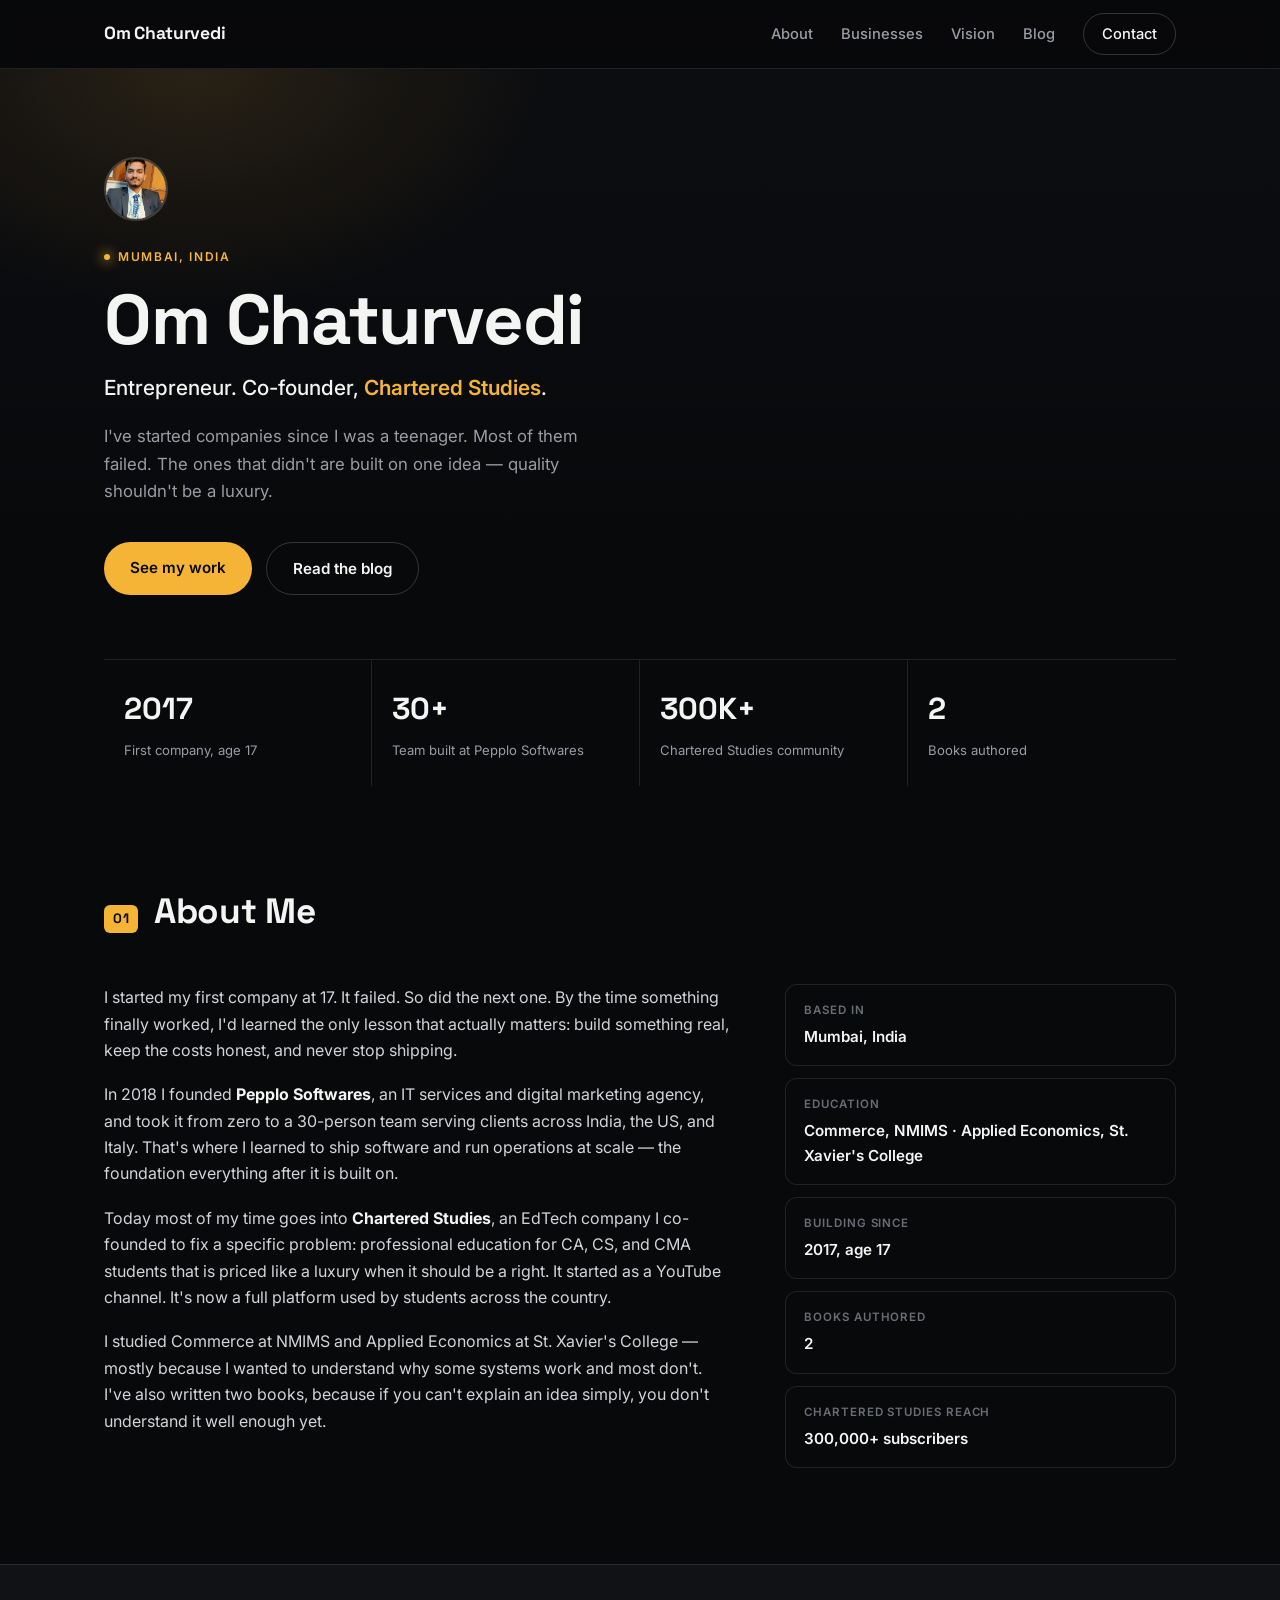
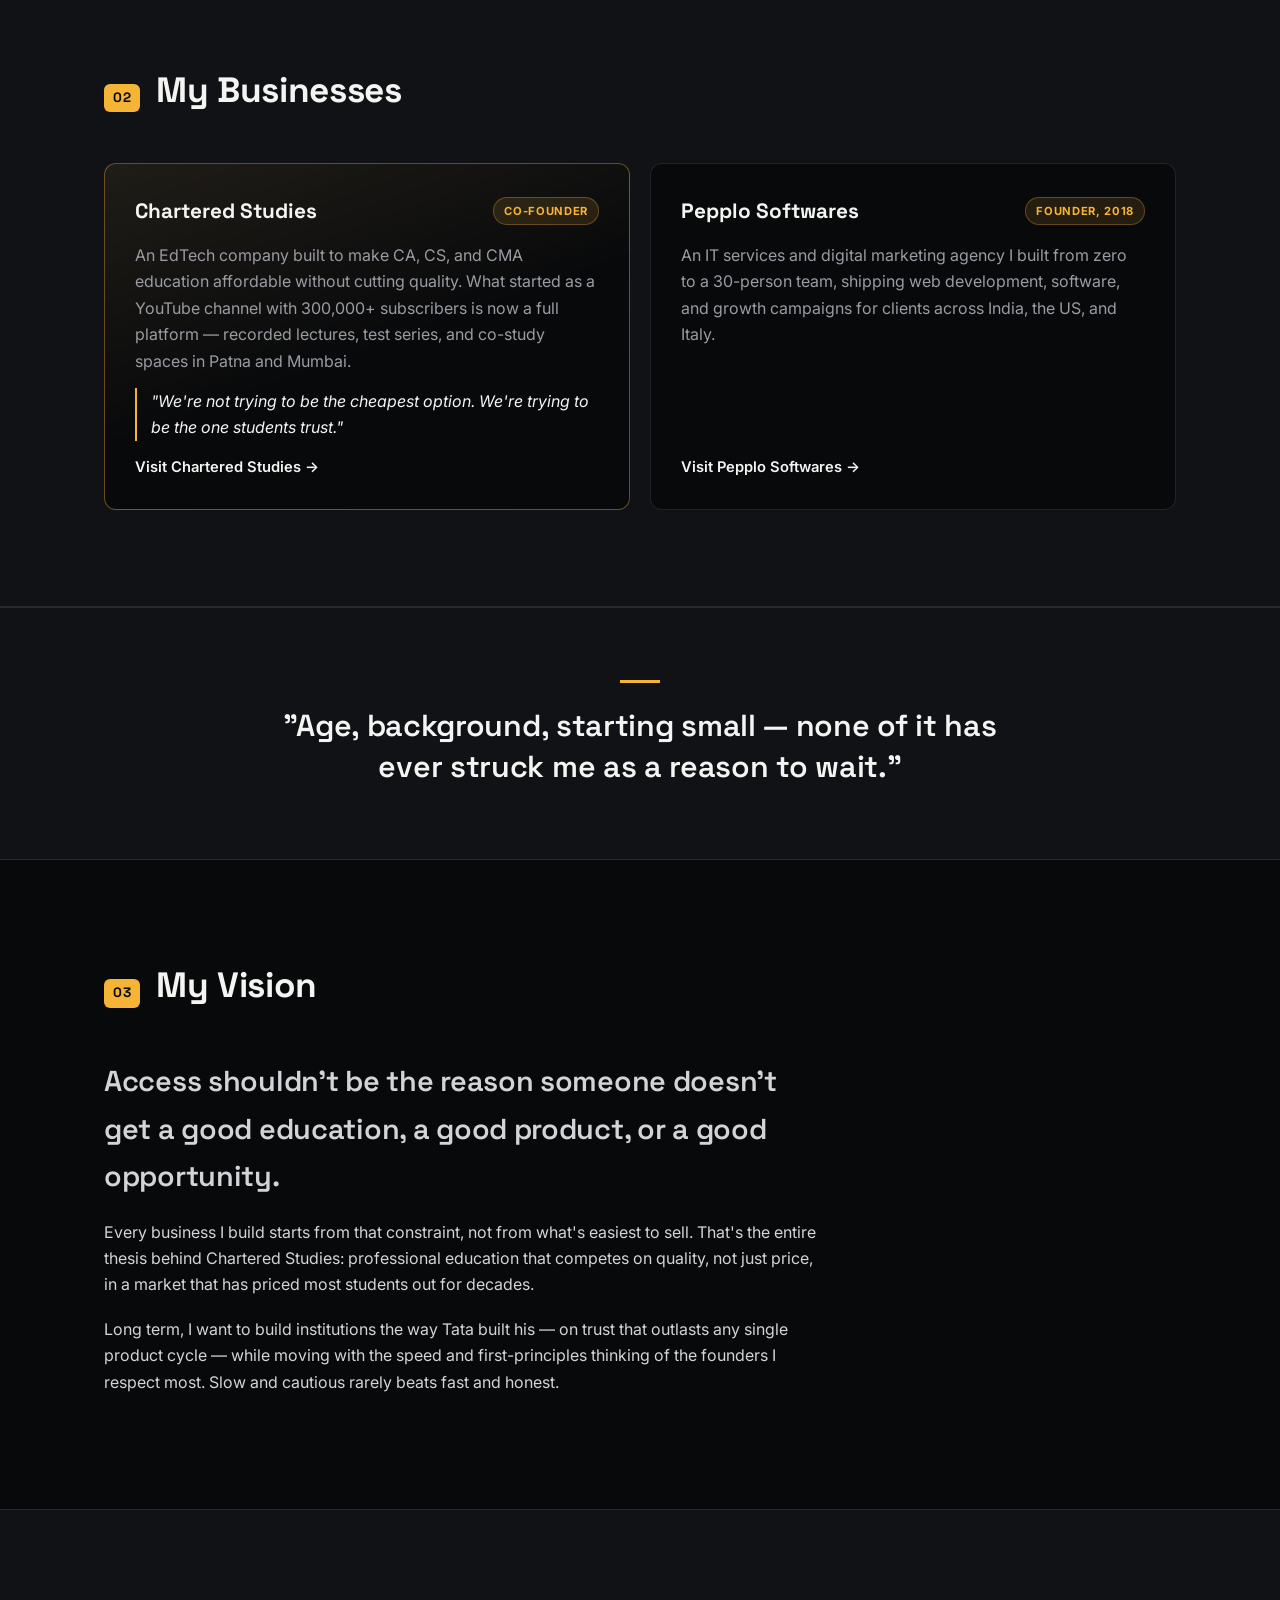
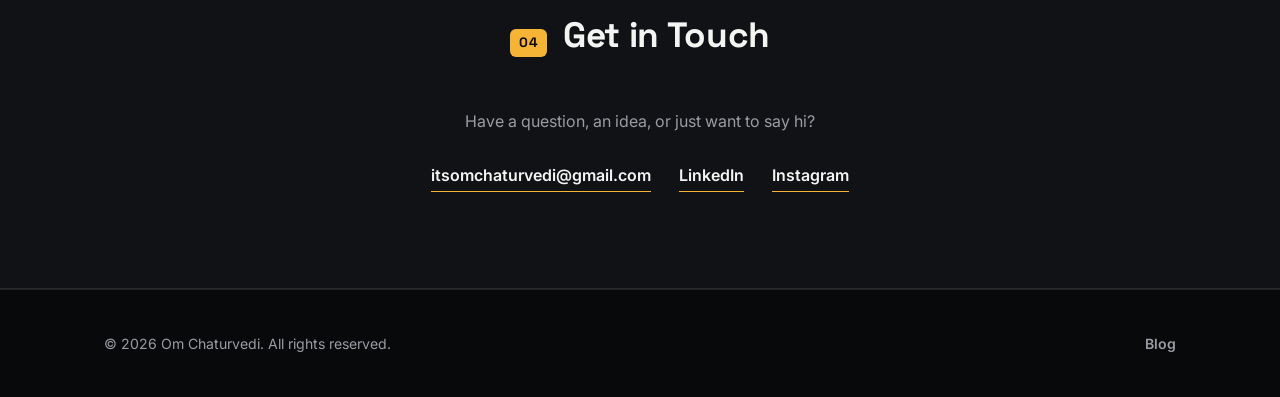
==== commit 4d749bb8: "Shrink photo to a small avatar, drop the large banner image Replace the large hero portrait and full" ====
--- a/index.html
+++ b/index.html
@@ -35,6 +35,9 @@
     <section class="hero">
       <div class="container hero-inner">
         <div class="hero-copy">
+          <div class="hero-avatar">
+            <img src="assets/img/om-portrait.jpg" alt="Om Chaturvedi" width="96" height="96" />
+          </div>
           <p class="eyebrow">Mumbai, India</p>
           <h1>Om Chaturvedi</h1>
           <p class="hero-tagline">Entrepreneur. Co-founder, <strong>Chartered Studies</strong>.</p>
@@ -46,10 +49,6 @@
             <a href="#businesses" class="btn btn-primary">See my work</a>
             <a href="blog/index.html" class="btn btn-outline">Read the blog</a>
           </div>
-        </div>
-        <div class="hero-photo">
-          <div class="hero-photo-glow"></div>
-          <img src="assets/img/om-portrait.jpg" alt="Om Chaturvedi" width="900" height="1100" />
         </div>
       </div>
       <div class="container">
@@ -152,12 +151,11 @@
       </div>
     </section>
 
-    <figure class="quote-banner">
-      <img src="assets/img/om-speaking.jpg" alt="Om Chaturvedi speaking on stage" />
-      <figcaption>
+    <section class="quote-banner">
+      <div class="container">
         <blockquote>"Age, background, starting small — none of it has ever struck me as a reason to wait."</blockquote>
-      </figcaption>
-    </figure>
+      </div>
+    </section>
 
     <section id="vision" class="section">
       <div class="container">
--- a/assets/css/style.css
+++ b/assets/css/style.css
@@ -142,15 +142,23 @@
 .hero-inner {
   position: relative;
   z-index: 1;
-  display: grid;
-  grid-template-columns: 1.3fr 1fr;
-  gap: 56px;
-  align-items: center;
   padding-bottom: 64px;
 }
 
 .hero-copy {
   max-width: 560px;
+}
+
+.hero-avatar {
+  margin-bottom: 20px;
+}
+
+.hero-avatar img {
+  width: 64px;
+  height: 64px;
+  border-radius: 50%;
+  object-fit: cover;
+  border: 2px solid var(--border-strong);
 }
 
 .eyebrow {
@@ -237,32 +245,6 @@
 .btn-outline:hover {
   border-color: var(--ink);
   transform: translateY(-2px);
-}
-
-/* Hero photo */
-.hero-photo {
-  position: relative;
-  justify-self: end;
-  width: 100%;
-  max-width: 340px;
-}
-
-.hero-photo-glow {
-  position: absolute;
-  inset: -30px;
-  background: radial-gradient(circle, rgba(245, 180, 53, 0.25), transparent 65%);
-  filter: blur(10px);
-  z-index: 0;
-}
-
-.hero-photo img {
-  position: relative;
-  z-index: 1;
-  width: 100%;
-  aspect-ratio: 9 / 11;
-  object-fit: cover;
-  border-radius: 16px;
-  border: 1px solid var(--border-strong);
 }
 
 /* Stat strip */
@@ -461,39 +443,16 @@
 
 /* Quote banner */
 .quote-banner {
-  position: relative;
-  margin: 0;
-  height: 420px;
-  overflow: hidden;
-}
-
-.quote-banner img {
-  width: 100%;
-  height: 100%;
-  object-fit: cover;
-  object-position: center 20%;
-  filter: grayscale(35%) contrast(1.05);
-}
-
-.quote-banner::after {
-  content: "";
-  position: absolute;
-  inset: 0;
-  background: linear-gradient(180deg, rgba(8, 9, 11, 0.3) 0%, rgba(8, 9, 11, 0.95) 100%);
-}
-
-.quote-banner figcaption {
-  position: absolute;
-  inset: 0;
-  display: flex;
-  align-items: flex-end;
-  padding: 48px 24px;
+  padding: 72px 0;
+  background: var(--bg-raised);
+  border-top: 1px solid var(--border);
+  border-bottom: 1px solid var(--border);
+  text-align: center;
 }
 
 .quote-banner blockquote {
-  max-width: var(--max-width);
+  max-width: 760px;
   margin: 0 auto;
-  width: 100%;
   font-family: var(--font-display);
   font-size: clamp(1.3rem, 3.2vw, 1.9rem);
   font-weight: 600;
@@ -508,7 +467,7 @@
   width: 40px;
   height: 3px;
   background: var(--accent);
-  margin-bottom: 18px;
+  margin: 0 auto 22px;
 }
 
 /* Vision */
@@ -784,29 +743,21 @@
   }
 
   .hero-inner {
-    grid-template-columns: 1fr;
     text-align: center;
   }
 
   .hero-copy {
     max-width: none;
-    order: 2;
     margin: 0 auto;
   }
 
-  .hero-photo {
-    justify-self: center;
-    order: 1;
-    max-width: 240px;
-    margin: 0 auto 24px;
+  .hero-avatar {
+    display: flex;
+    justify-content: center;
   }
 
   .hero-actions {
     justify-content: center;
-  }
-
-  .quote-banner {
-    height: 320px;
   }
 
   .footer-inner {
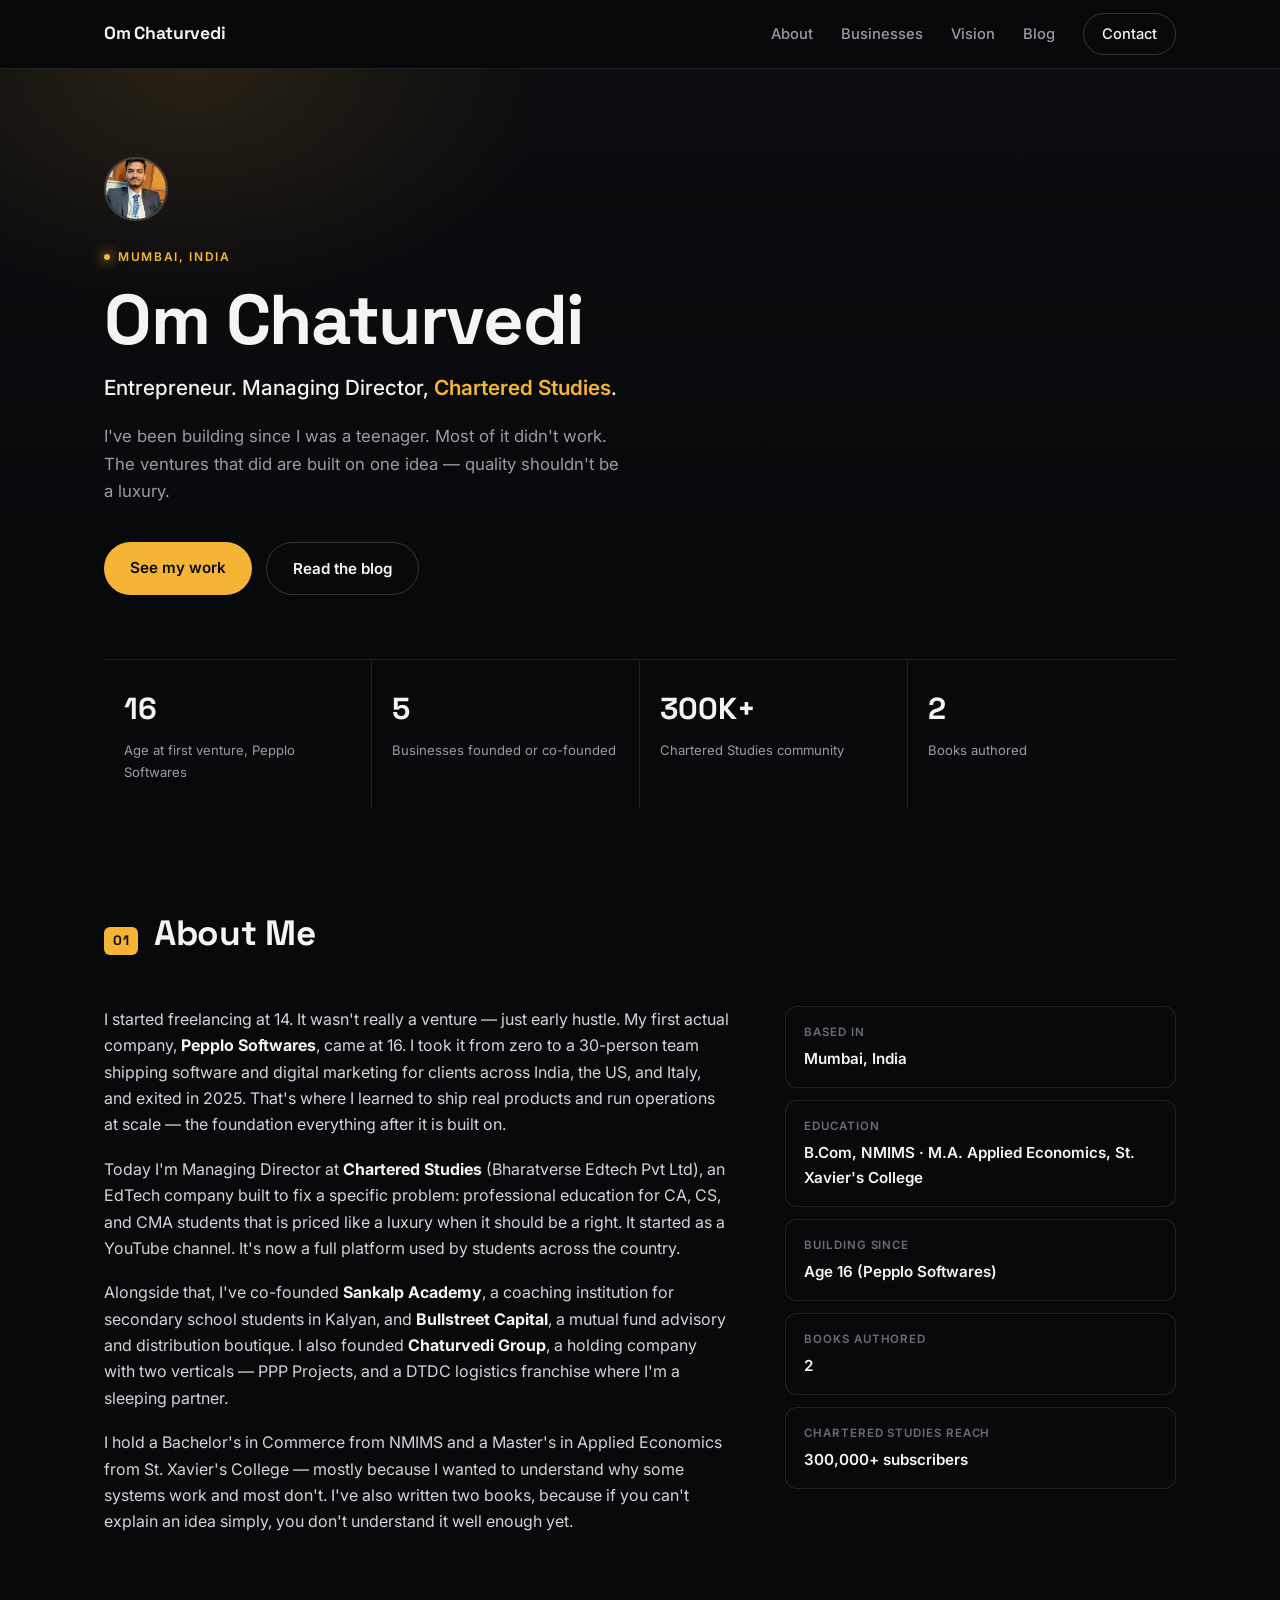
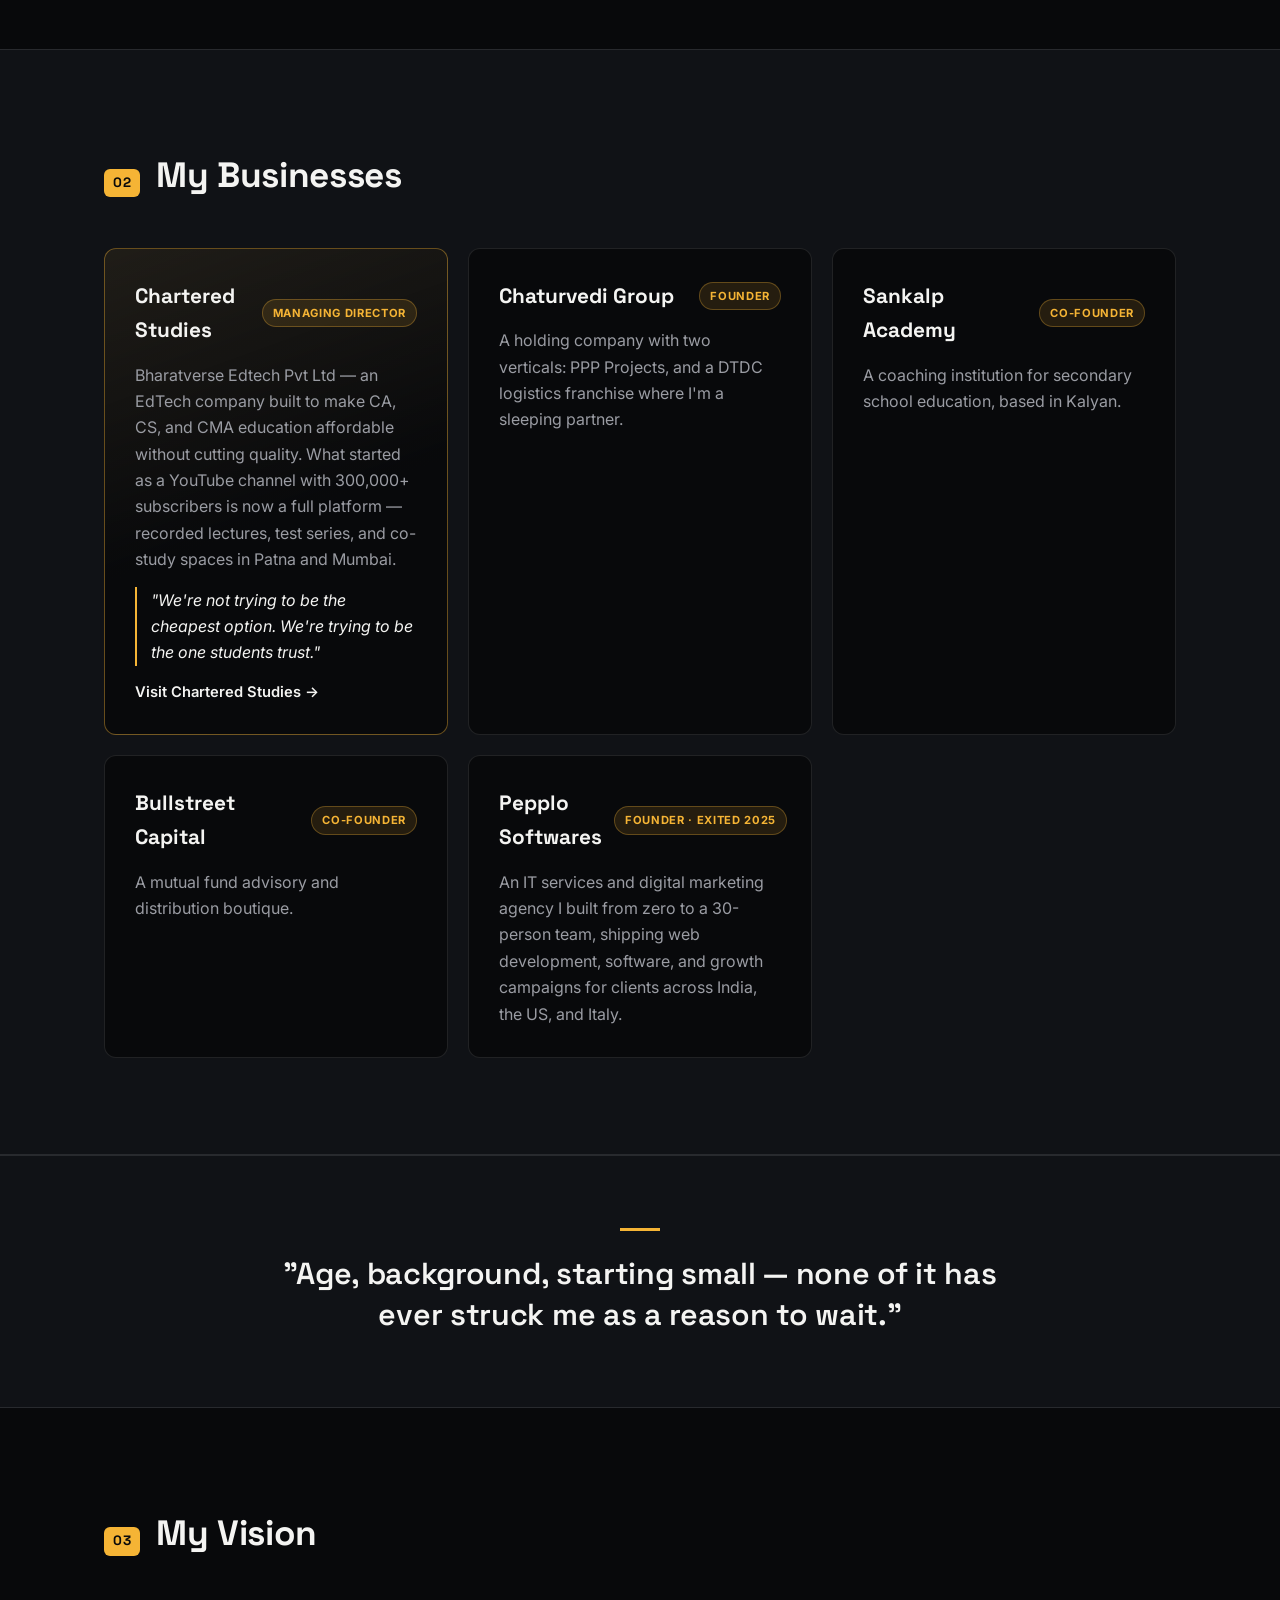
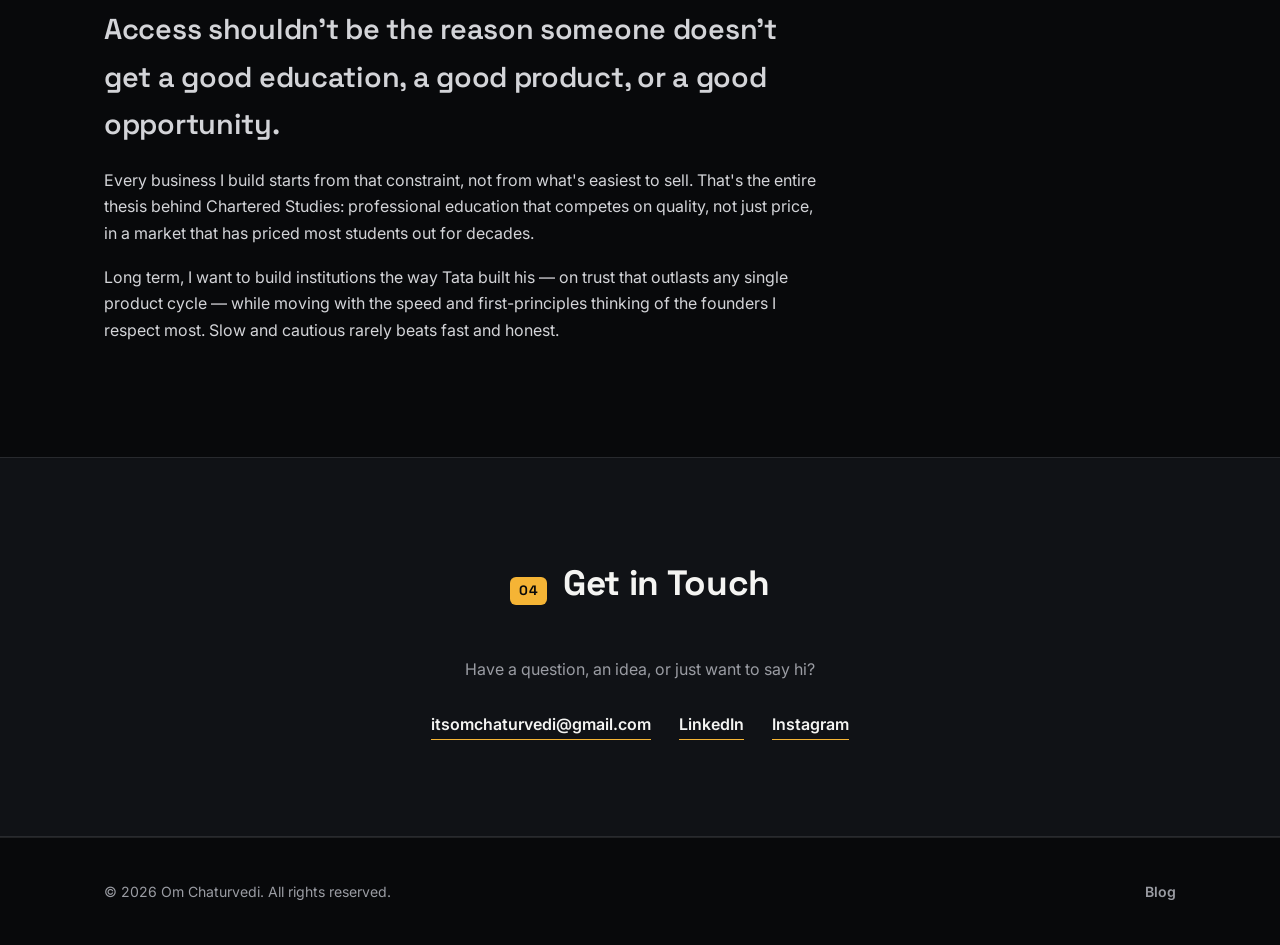
==== commit 131316ed: "Fix bio facts and add full business portfolio Correct the age/timeline inconsistency (freelancing at" ====
--- a/index.html
+++ b/index.html
@@ -4,9 +4,9 @@
   <meta charset="UTF-8" />
   <meta name="viewport" content="width=device-width, initial-scale=1.0" />
   <title>Om Chaturvedi — Entrepreneur &amp; Builder</title>
-  <meta name="description" content="Om Chaturvedi is a Mumbai-based entrepreneur, co-founder of Chartered Studies, and builder of businesses in EdTech and technology." />
+  <meta name="description" content="Om Chaturvedi is a Mumbai-based entrepreneur — Managing Director at Chartered Studies, and founder/co-founder across EdTech, education, financial advisory, and logistics." />
   <meta property="og:title" content="Om Chaturvedi" />
-  <meta property="og:description" content="Entrepreneur. Co-founder, Chartered Studies. Building businesses that make quality affordable." />
+  <meta property="og:description" content="Entrepreneur. Managing Director, Chartered Studies. Building across EdTech, education, financial advisory, and logistics." />
   <meta property="og:image" content="assets/img/om-portrait.jpg" />
   <link rel="icon" href="data:," />
   <link rel="preconnect" href="https://fonts.googleapis.com" />
@@ -40,10 +40,10 @@
           </div>
           <p class="eyebrow">Mumbai, India</p>
           <h1>Om Chaturvedi</h1>
-          <p class="hero-tagline">Entrepreneur. Co-founder, <strong>Chartered Studies</strong>.</p>
+          <p class="hero-tagline">Entrepreneur. Managing Director, <strong>Chartered Studies</strong>.</p>
           <p class="hero-sub">
-            I've started companies since I was a teenager. Most of them failed. The ones
-            that didn't are built on one idea — quality shouldn't be a luxury.
+            I've been building since I was a teenager. Most of it didn't work. The ventures
+            that did are built on one idea — quality shouldn't be a luxury.
           </p>
           <div class="hero-actions">
             <a href="#businesses" class="btn btn-primary">See my work</a>
@@ -53,8 +53,8 @@
       </div>
       <div class="container">
         <div class="stat-strip">
-          <div class="stat"><span class="stat-num">2017</span><span class="stat-label">First company, age 17</span></div>
-          <div class="stat"><span class="stat-num">30+</span><span class="stat-label">Team built at Pepplo Softwares</span></div>
+          <div class="stat"><span class="stat-num">16</span><span class="stat-label">Age at first venture, Pepplo Softwares</span></div>
+          <div class="stat"><span class="stat-num">5</span><span class="stat-label">Businesses founded or co-founded</span></div>
           <div class="stat"><span class="stat-num">300K+</span><span class="stat-label">Chartered Studies community</span></div>
           <div class="stat"><span class="stat-num">2</span><span class="stat-label">Books authored</span></div>
         </div>
@@ -67,28 +67,32 @@
         <div class="about-grid">
           <div class="about-text">
             <p>
-              I started my first company at 17. It failed. So did the next one. By the
-              time something finally worked, I'd learned the only lesson that actually
-              matters: build something real, keep the costs honest, and never stop shipping.
-            </p>
-            <p>
-              In 2018 I founded <strong>Pepplo Softwares</strong>, an IT services and digital
-              marketing agency, and took it from zero to a 30-person team serving clients
-              across India, the US, and Italy. That's where I learned to ship software and
-              run operations at scale — the foundation everything after it is built on.
-            </p>
-            <p>
-              Today most of my time goes into <strong>Chartered Studies</strong>, an EdTech
-              company I co-founded to fix a specific problem: professional education for CA,
-              CS, and CMA students that is priced like a luxury when it should be a right.
-              It started as a YouTube channel. It's now a full platform used by students
-              across the country.
-            </p>
-            <p>
-              I studied Commerce at NMIMS and Applied Economics at St. Xavier's College —
-              mostly because I wanted to understand why some systems work and most don't.
-              I've also written two books, because if you can't explain an idea simply, you
-              don't understand it well enough yet.
+              I started freelancing at 14. It wasn't really a venture — just early hustle.
+              My first actual company, <strong>Pepplo Softwares</strong>, came at 16. I took
+              it from zero to a 30-person team shipping software and digital marketing for
+              clients across India, the US, and Italy, and exited in 2025. That's where I
+              learned to ship real products and run operations at scale — the foundation
+              everything after it is built on.
+            </p>
+            <p>
+              Today I'm Managing Director at <strong>Chartered Studies</strong> (Bharatverse
+              Edtech Pvt Ltd), an EdTech company built to fix a specific problem: professional
+              education for CA, CS, and CMA students that is priced like a luxury when it
+              should be a right. It started as a YouTube channel. It's now a full platform
+              used by students across the country.
+            </p>
+            <p>
+              Alongside that, I've co-founded <strong>Sankalp Academy</strong>, a coaching
+              institution for secondary school students in Kalyan, and <strong>Bullstreet
+              Capital</strong>, a mutual fund advisory and distribution boutique. I also
+              founded <strong>Chaturvedi Group</strong>, a holding company with two verticals
+              — PPP Projects, and a DTDC logistics franchise where I'm a sleeping partner.
+            </p>
+            <p>
+              I hold a Bachelor's in Commerce from NMIMS and a Master's in Applied Economics
+              from St. Xavier's College — mostly because I wanted to understand why some
+              systems work and most don't. I've also written two books, because if you can't
+              explain an idea simply, you don't understand it well enough yet.
             </p>
           </div>
           <div class="about-facts">
@@ -98,11 +102,11 @@
             </div>
             <div class="fact-card">
               <span class="fact-label">Education</span>
-              <span class="fact-value">Commerce, NMIMS · Applied Economics, St. Xavier's College</span>
+              <span class="fact-value">B.Com, NMIMS · M.A. Applied Economics, St. Xavier's College</span>
             </div>
             <div class="fact-card">
               <span class="fact-label">Building since</span>
-              <span class="fact-value">2017, age 17</span>
+              <span class="fact-value">Age 16 (Pepplo Softwares)</span>
             </div>
             <div class="fact-card">
               <span class="fact-label">Books authored</span>
@@ -124,28 +128,55 @@
           <article class="business-card featured">
             <div class="business-card-head">
               <h3>Chartered Studies</h3>
-              <span class="tag">Co-founder</span>
-            </div>
-            <p>
-              An EdTech company built to make CA, CS, and CMA education affordable without
-              cutting quality. What started as a YouTube channel with 300,000+ subscribers
-              is now a full platform — recorded lectures, test series, and co-study spaces
-              in Patna and Mumbai.
+              <span class="tag">Managing Director</span>
+            </div>
+            <p>
+              Bharatverse Edtech Pvt Ltd — an EdTech company built to make CA, CS, and CMA
+              education affordable without cutting quality. What started as a YouTube channel
+              with 300,000+ subscribers is now a full platform — recorded lectures, test
+              series, and co-study spaces in Patna and Mumbai.
             </p>
             <p class="business-quote">"We're not trying to be the cheapest option. We're trying to be the one students trust."</p>
             <a href="https://www.charteredstudies.in" target="_blank" rel="noopener">Visit Chartered Studies →</a>
           </article>
           <article class="business-card">
             <div class="business-card-head">
+              <h3>Chaturvedi Group</h3>
+              <span class="tag">Founder</span>
+            </div>
+            <p>
+              A holding company with two verticals: PPP Projects, and a DTDC logistics
+              franchise where I'm a sleeping partner.
+            </p>
+          </article>
+          <article class="business-card">
+            <div class="business-card-head">
+              <h3>Sankalp Academy</h3>
+              <span class="tag">Co-founder</span>
+            </div>
+            <p>
+              A coaching institution for secondary school education, based in Kalyan.
+            </p>
+          </article>
+          <article class="business-card">
+            <div class="business-card-head">
+              <h3>Bullstreet Capital</h3>
+              <span class="tag">Co-founder</span>
+            </div>
+            <p>
+              A mutual fund advisory and distribution boutique.
+            </p>
+          </article>
+          <article class="business-card">
+            <div class="business-card-head">
               <h3>Pepplo Softwares</h3>
-              <span class="tag">Founder, 2018</span>
+              <span class="tag">Founder · Exited 2025</span>
             </div>
             <p>
               An IT services and digital marketing agency I built from zero to a 30-person
               team, shipping web development, software, and growth campaigns for clients
               across India, the US, and Italy.
             </p>
-            <a href="https://pepploglobal.com/softwares/" target="_blank" rel="noopener">Visit Pepplo Softwares →</a>
           </article>
         </div>
       </div>
